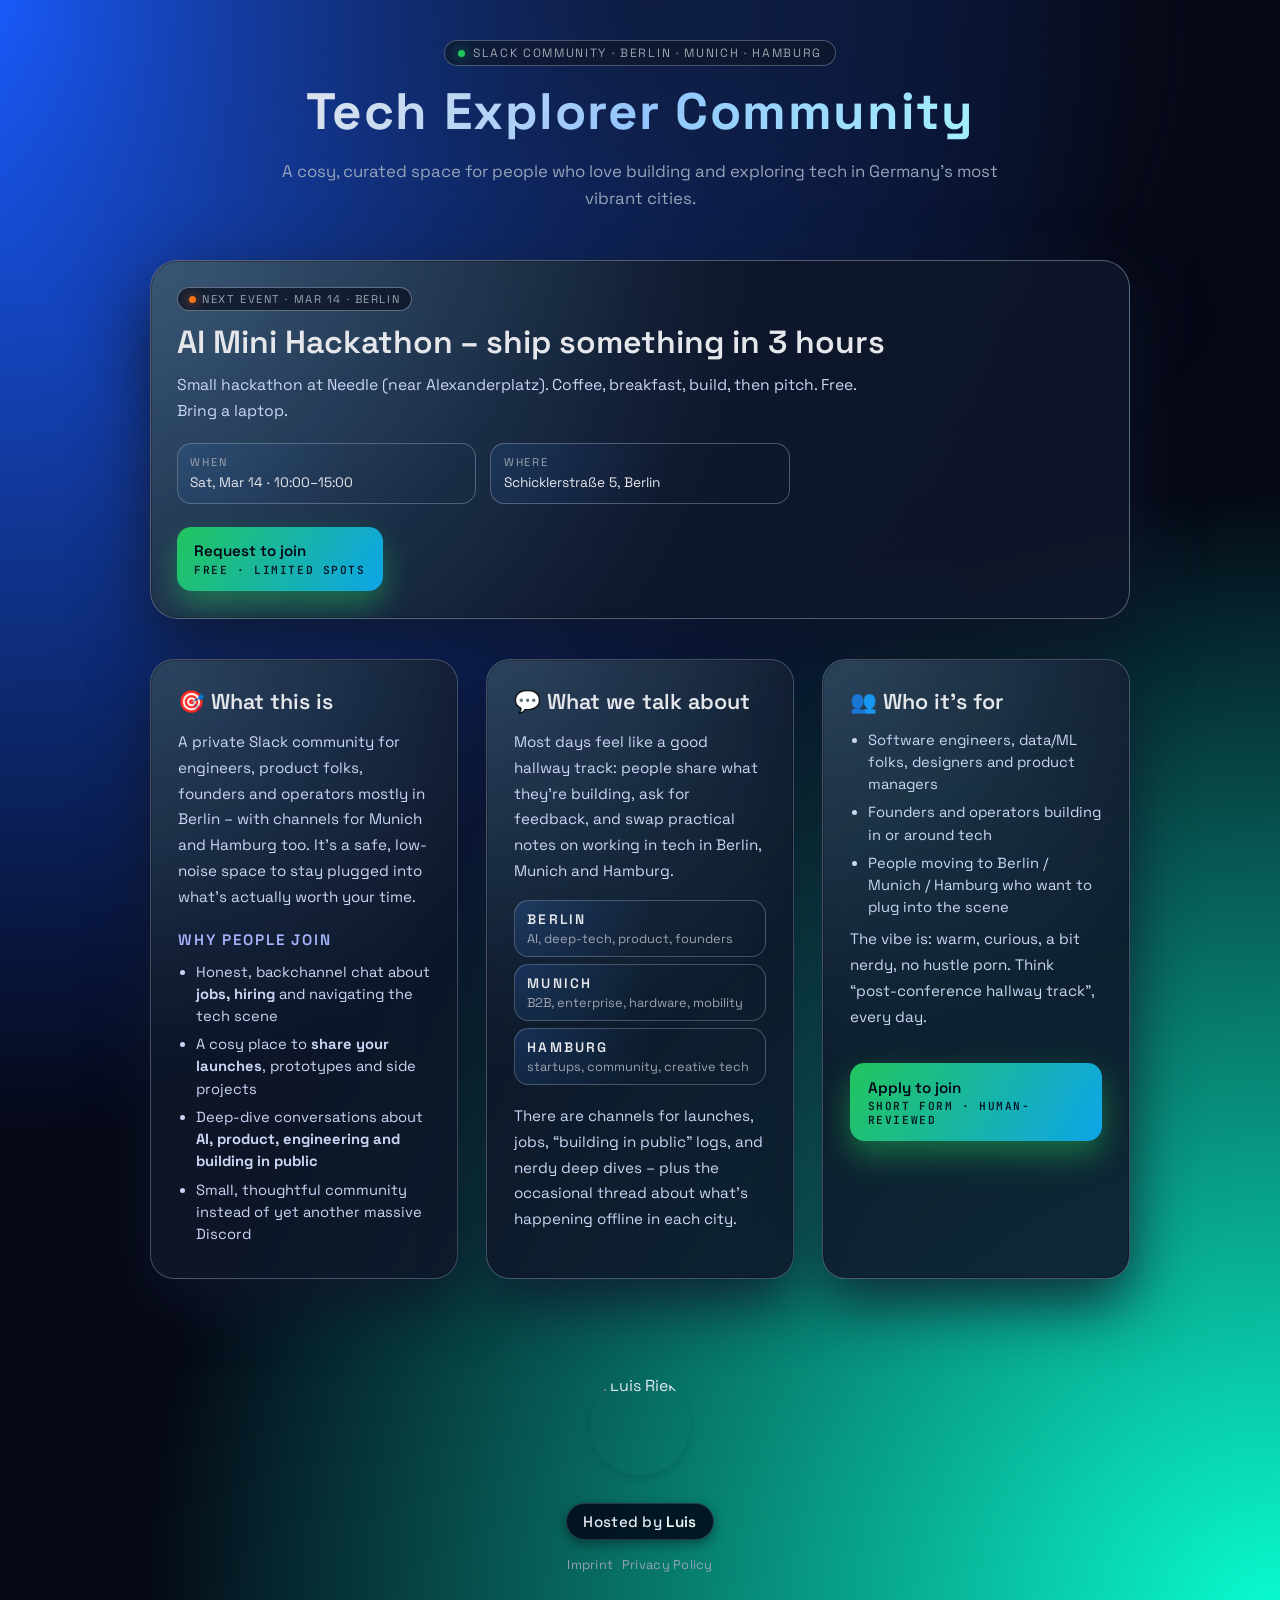
==== index.html @ aa8f3c89 "not only berlin" ====
<!DOCTYPE html>
<html lang="en">

<head>
  <meta charset="UTF-8" />
  <meta name="viewport" content="width=device-width, initial-scale=1.0" />
  <title>Berlin Tech Explorer Community</title>
  <meta name="description"
    content="A cosy Slack community for people who like building things. Founders, developers, designers and curious builders exploring new technology together in Berlin, Munich and Hamburg." />
  <link rel="icon" type="image/svg+xml" href="favicon.svg" />
  <link
    href="https://fonts.googleapis.com/css2?family=Space+Grotesk:wght@400;500;600;700&family=JetBrains+Mono:wght@400;600&display=swap"
    rel="stylesheet">
  <link rel="stylesheet" href="styles.css">
  <style>
    .profile-img {
      width: 100px;
      height: 100px;
      border-radius: 50%;
      object-fit: cover;
      margin: 2rem auto 1rem;
      display: block;
      box-shadow: 0 4px 8px rgba(0, 0, 0, 0.1);
    }
  </style>
</head>

<body>
  <header>
    <div class="badge">Slack community · Berlin · Munich · Hamburg</div>
    <h1>Tech Explorer Community</h1>
    <p>A cosy, curated space for people who love building and exploring tech in Germany’s most vibrant cities.</p>
  </header>

  <section class="event-hero">
    <div class="event-hero-content">
      <p class="event-tag">Next event · Mar 14 · Berlin</p>
      <h2>AI Mini Hackathon – ship something in 3 hours</h2>
      <p class="event-subtitle">Small hackathon at Needle (near Alexanderplatz). Coffee, breakfast, build, then pitch.
        Free. Bring a laptop.</p>
      <div class="event-meta">
        <div class="event-meta-item">
          <span class="label">When</span>
          <span class="value">Sat, Mar 14 · 10:00–15:00</span>
        </div>
        <div class="event-meta-item">
          <span class="label">Where</span>
          <span class="value">Schicklerstraße 5, Berlin</span>
        </div>
      </div>
      <div class="event-actions">
        <a href="https://luma.com/g4gbi1w0" target="_blank" rel="noopener noreferrer" class="cta event-cta">
          Request to join
          <span class="cta-meta">free · limited spots</span>
        </a>
      </div>
    </div>
  </section>

  <section class="card-grid">
    <article class="card">
      <h2>🎯 What this is</h2>
      <p>
        A private Slack community for engineers, product folks, founders and operators mostly in Berlin – with channels
        for Munich and Hamburg too. It’s a safe, low-noise space to stay plugged into what’s actually worth your time.
      </p>

      <h3>Why people join</h3>
      <ul>
        <li>Honest, backchannel chat about <strong>jobs, hiring</strong> and navigating the tech scene</li>
        <li>A cosy place to <strong>share your launches</strong>, prototypes and side projects</li>
        <li>Deep-dive conversations about <strong>AI, product, engineering and building in public</strong></li>
        <li>Small, thoughtful community instead of yet another massive Discord</li>
      </ul>
    </article>

    <article class="card">
      <h2>💬 What we talk about</h2>
      <p>
        Most days feel like a good hallway track: people share what they’re building, ask for feedback, and swap
        practical notes on working in tech in Berlin, Munich and Hamburg.
      </p>
      <div class="city-list">
        <div class="city-tag">
          <span class="city">Berlin</span>
          <span class="meta">AI, deep-tech, product, founders</span>
        </div>
        <div class="city-tag">
          <span class="city">Munich</span>
          <span class="meta">B2B, enterprise, hardware, mobility</span>
        </div>
        <div class="city-tag">
          <span class="city">Hamburg</span>
          <span class="meta">startups, community, creative tech</span>
        </div>
      </div>

      <p>
        There are channels for launches, jobs, “building in public” logs, and nerdy deep dives – plus the occasional
        thread about what’s happening offline in each city.
      </p>
    </article>

    <article class="card">
      <h2>👥 Who it’s for</h2>
      <ul>
        <li>Software engineers, data/ML folks, designers and product managers</li>
        <li>Founders and operators building in or around tech</li>
        <li>People moving to Berlin / Munich / Hamburg who want to plug into the scene</li>
      </ul>

      <p>
        The vibe is: warm, curious, a bit nerdy, no hustle porn. Think “post-conference hallway track”, every day.
      </p>

      <a class="cta" href="https://tally.so/r/jaMJxJ" target="_blank" rel="noopener noreferrer">
        Apply to join
        <span class="cta-meta">short form · human-reviewed</span>
      </a>
    </article>
  </section>

  <footer>
    <img class="profile-img" src="https://luisrieke.com/assets/images/me_round.png" alt="Luis Rieke">
    <p class="footer-credit">Hosted by <a href="https://luisrieke.com/" target="_blank"
        rel="noopener noreferrer">Luis</a></p>
    <p class="footer-legal">
      <a href="impressum.html">Imprint</a><span class="footer-legal-sep"> · </span><a href="datenschutz.html">Privacy
        Policy</a>
    </p>
  </footer>
</body>

</html>
---- styles.css ----
* {
  margin: 0;
  padding: 0;
  box-sizing: border-box;
}

body {
  font-family: 'Space Grotesk', system-ui, -apple-system, BlinkMacSystemFont, 'Segoe UI', sans-serif;
  background:
    radial-gradient(circle at top left, #1a5cff 0, transparent 55%),
    radial-gradient(circle at bottom right, #0affd1 0, transparent 55%),
    #050816;
  color: #e2e8f0;
  min-height: 100vh;
  padding: 2.5rem 1.5rem 3.5rem;
  display: flex;
  flex-direction: column;
  align-items: center;
}

body::before {
  content: '';
  position: fixed;
  inset: 0;
  background: radial-gradient(circle at top, rgba(15, 23, 42, 0.7), transparent 60%);
  pointer-events: none;
  z-index: -1;
}

header {
  text-align: center;
  margin-bottom: 3rem;
  max-width: 720px;
}

header h1 {
  font-size: clamp(2.6rem, 4vw, 3.2rem);
  font-weight: 700;
  letter-spacing: 0.03em;
  background: linear-gradient(120deg, #e5e7eb, #93c5fd, #a5f3fc);
  -webkit-background-clip: text;
  background-clip: text;
  color: transparent;
  margin-top: 0.8rem;
}

header p {
  font-size: 1.05rem;
  margin-top: 0.9rem;
  color: #94a3b8;
  line-height: 1.6;
}

.badge {
  display: inline-flex;
  align-items: center;
  gap: 0.5rem;
  padding: 0.25rem 0.8rem;
  border-radius: 999px;
  border: 1px solid rgba(148, 163, 184, 0.45);
  background: rgba(15, 23, 42, 0.7);
  font-size: 0.75rem;
  text-transform: uppercase;
  letter-spacing: 0.14em;
  color: #9ca3af;
  backdrop-filter: blur(18px);
}

.badge::before {
  content: '';
  width: 7px;
  height: 7px;
  border-radius: 999px;
  background: #22c55e;
  box-shadow: 0 0 12px rgba(34, 197, 94, 0.9);
}

.card-grid {
  width: 100%;
  max-width: 980px;
  margin: 0 auto;
  display: grid;
  grid-template-columns: repeat(3, minmax(0, 1fr));
  gap: 1.75rem;
}

@media (max-width: 960px) {
  .card-grid {
    grid-template-columns: repeat(2, minmax(0, 1fr));
  }
}

@media (max-width: 720px) {
  .card-grid {
    grid-template-columns: minmax(0, 1fr);
  }
}

.card {
  background: radial-gradient(circle at top left, rgba(56, 189, 248, 0.12), transparent 60%),
    rgba(15, 23, 42, 0.88);
  border-radius: 1.5rem;
  padding: 1.75rem 1.7rem 1.6rem;
  border: 1px solid rgba(148, 163, 184, 0.4);
  box-shadow:
    0 24px 60px rgba(15, 23, 42, 0.85),
    0 0 0 1px rgba(15, 23, 42, 0.9) inset;
  position: relative;
  overflow: hidden;
}

.card::after {
  content: '';
  position: absolute;
  inset: 0;
  background-image: radial-gradient(circle at 10% 0%, rgba(148, 163, 184, 0.12), transparent 55%),
    linear-gradient(135deg, rgba(148, 163, 184, 0.08) 0, transparent 35%);
  mix-blend-mode: screen;
  opacity: 0.9;
  pointer-events: none;
}

.card h2,
.card h3 {
  position: relative;
  z-index: 1;
}

.card h2 {
  font-size: 1.35rem;
  font-weight: 600;
  margin-bottom: 0.85rem;
  color: #e5e7eb;
}

.card h3 {
  font-size: 0.95rem;
  font-weight: 600;
  text-transform: uppercase;
  letter-spacing: 0.12em;
  color: #a5b4fc;
  margin: 1.25rem 0 0.75rem;
}

.card p,
.card ul {
  position: relative;
  z-index: 1;
}

.card p {
  font-size: 0.95rem;
  margin-bottom: 1rem;
  color: #cbd5f5;
  line-height: 1.7;
}

ul {
  padding-left: 1.1rem;
  margin-bottom: 0.5rem;
}

li {
  margin-bottom: 0.4rem;
  font-size: 0.92rem;
  color: #cbd5f5;
  line-height: 1.5;
}

.city-list {
  display: flex;
  flex-direction: column;
  gap: 0.45rem;
  margin: 0.75rem 0 1.1rem;
}

.city-tag {
  display: flex;
  flex-direction: column;
  align-items: flex-start;
  padding: 0.55rem 0.75rem;
  border-radius: 0.9rem;
  border: 1px solid rgba(148, 163, 184, 0.4);
  background: radial-gradient(circle at top left, rgba(59, 130, 246, 0.2), transparent 55%);
}

.city-tag .city {
  font-size: 0.86rem;
  font-weight: 600;
  text-transform: uppercase;
  letter-spacing: 0.16em;
  color: #e5e7eb;
}

.city-tag .meta {
  font-size: 0.8rem;
  color: #9ca3af;
  margin-top: 0.15rem;
}

.cta {
  position: relative;
  z-index: 1;
  display: inline-flex;
  flex-direction: column;
  align-items: flex-start;
  gap: 0.15rem;
  margin-top: 1.1rem;
  padding: 0.9rem 1.1rem;
  border-radius: 0.9rem;
  background: linear-gradient(120deg, #22c55e, #0ea5e9);
  color: #020617;
  text-decoration: none;
  font-size: 0.95rem;
  font-weight: 600;
  box-shadow: 0 14px 30px rgba(34, 197, 94, 0.45);
  transform: translateY(0);
  transition:
    transform 150ms ease-out,
    box-shadow 150ms ease-out,
    filter 150ms ease-out;
}

.cta:hover {
  transform: translateY(-1px);
  box-shadow: 0 20px 40px rgba(34, 197, 94, 0.6);
  filter: saturate(1.15);
}

.cta-meta {
  font-family: 'JetBrains Mono', ui-monospace, SFMono-Regular, Menlo, Monaco, Consolas, 'Liberation Mono', 'Courier New',
    monospace;
  font-size: 0.7rem;
  text-transform: uppercase;
  letter-spacing: 0.14em;
  opacity: 0.9;
}

footer {
  text-align: center;
  margin-top: 4rem;
}

.footer-credit {
  display: inline-block;
  font-size: 0.95rem;
  color: #e2e8f0;
  margin: 0.75rem auto 0;
  padding: 0.5rem 1rem;
  border-radius: 999px;
  background: rgba(2, 6, 23, 0.85);
  border: 1px solid rgba(148, 163, 184, 0.25);
  backdrop-filter: blur(10px);
  letter-spacing: 0.02em;
  font-weight: 500;
  box-shadow: 0 4px 12px rgba(0, 0, 0, 0.4);
}

.footer-credit a {
  color: #f0fdfa;
  text-decoration: none;
  font-weight: 600;
  transition: color 0.15s ease;
}

.footer-credit a:hover {
  color: #fff;
}

.footer-legal {
  margin-top: 1rem;
  font-size: 0.8rem;
  color: #64748b;
  letter-spacing: 0.02em;
}

.footer-legal a {
  color: #94a3b8;
  text-decoration: none;
  transition: color 0.15s ease;
}

.footer-legal a:hover {
  color: #cbd5e1;
}

.footer-legal-sep {
  color: #475569;
  pointer-events: none;
}

/* Event hero banner */
.event-hero {
  width: 100%;
  max-width: 980px;
  margin: 0 auto 2.5rem;
  background: radial-gradient(circle at top left, rgba(56, 189, 248, 0.18), transparent 60%),
    rgba(15, 23, 42, 0.94);
  border-radius: 1.75rem;
  border: 1px solid rgba(148, 163, 184, 0.5);
  box-shadow:
    0 28px 70px rgba(15, 23, 42, 0.9),
    0 0 0 1px rgba(15, 23, 42, 0.95) inset;
  padding: 1.6rem 1.6rem 1.7rem;
  position: relative;
  overflow: hidden;
}

.event-hero::after {
  content: '';
  position: absolute;
  inset: 0;
  background-image:
    radial-gradient(circle at 0% 0%, rgba(148, 163, 184, 0.18), transparent 55%),
    linear-gradient(135deg, rgba(148, 163, 184, 0.12) 0, transparent 40%);
  mix-blend-mode: screen;
  opacity: 0.9;
  pointer-events: none;
}

.event-hero-content {
  position: relative;
  z-index: 1;
}

.event-tag {
  display: inline-flex;
  align-items: center;
  gap: 0.4rem;
  padding: 0.25rem 0.7rem;
  border-radius: 999px;
  border: 1px solid rgba(148, 163, 184, 0.6);
  background: rgba(15, 23, 42, 0.85);
  font-size: 0.7rem;
  text-transform: uppercase;
  letter-spacing: 0.14em;
  color: #9ca3af;
  margin-bottom: 0.7rem;
}

.event-tag::before {
  content: '';
  width: 7px;
  height: 7px;
  border-radius: 999px;
  background: #f97316;
  box-shadow: 0 0 12px rgba(249, 115, 22, 0.9);
}

.event-hero h2 {
  font-size: clamp(1.65rem, 3vw, 2rem);
  font-weight: 600;
  color: #e5e7eb;
  margin-bottom: 0.6rem;
}

.event-subtitle {
  font-size: 0.98rem;
  color: #cbd5f5;
  line-height: 1.7;
  max-width: 44rem;
  margin-bottom: 1.1rem;
}

.event-meta {
  display: grid;
  grid-template-columns: repeat(3, minmax(0, 1fr));
  gap: 0.85rem;
  margin-bottom: 1rem;
}

.event-meta-item {
  padding: 0.7rem 0.8rem;
  border-radius: 0.9rem;
  border: 1px solid rgba(148, 163, 184, 0.45);
  background: radial-gradient(circle at top left, rgba(59, 130, 246, 0.13), transparent 60%);
}

.event-meta-item .label {
  display: block;
  font-size: 0.7rem;
  text-transform: uppercase;
  letter-spacing: 0.16em;
  color: #9ca3af;
  margin-bottom: 0.15rem;
}

.event-meta-item .value {
  font-size: 0.86rem;
  color: #e5e7eb;
}

.event-points {
  margin: 0.85rem 0 1.1rem;
  padding-left: 1.1rem;
}

.event-points li {
  font-size: 0.9rem;
}

.event-actions {
  display: flex;
  flex-wrap: wrap;
  gap: 0.75rem;
  align-items: center;
}

.event-cta {
  margin-top: 0.4rem;
}

@media (max-width: 720px) {
  .event-hero {
    padding: 1.25rem 1.1rem 1.35rem;
    margin-bottom: 2.2rem;
  }

  .event-meta {
    grid-template-columns: minmax(0, 1fr);
  }

  .event-subtitle {
    font-size: 0.94rem;
  }
}
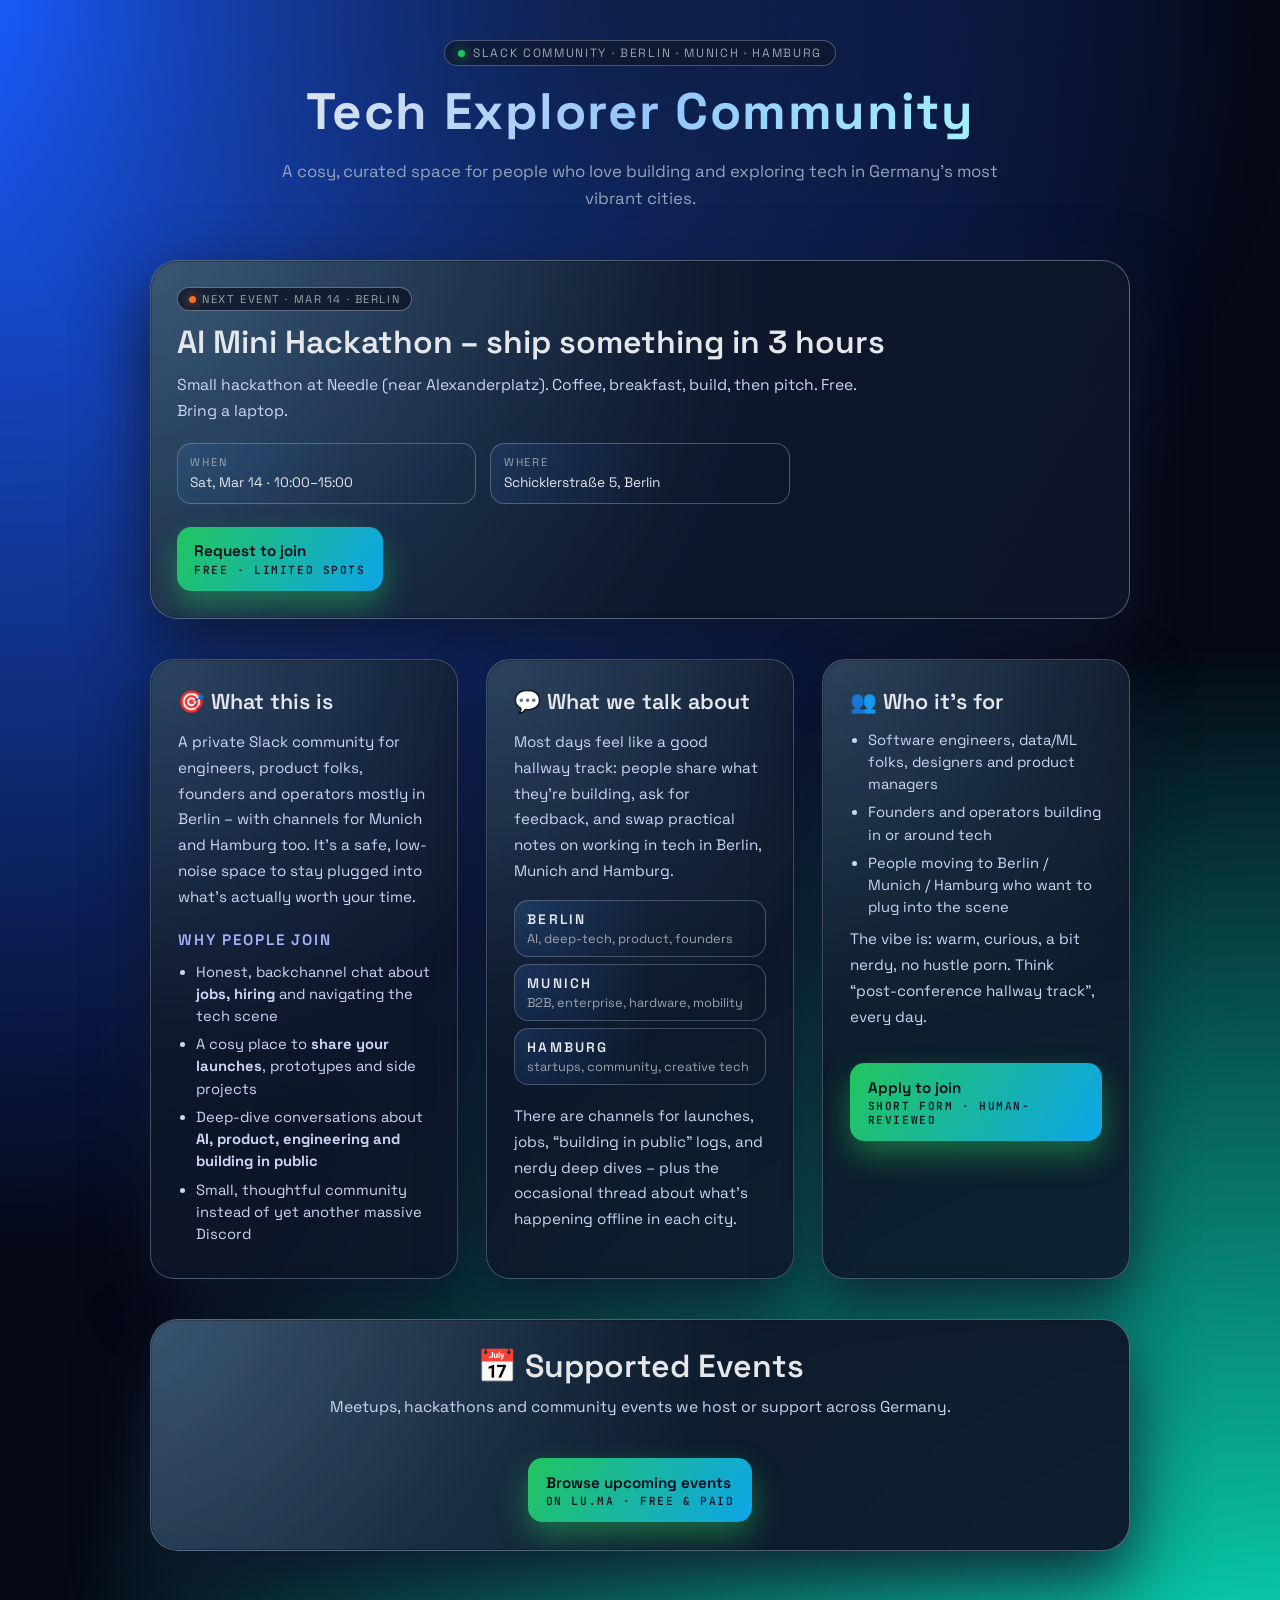
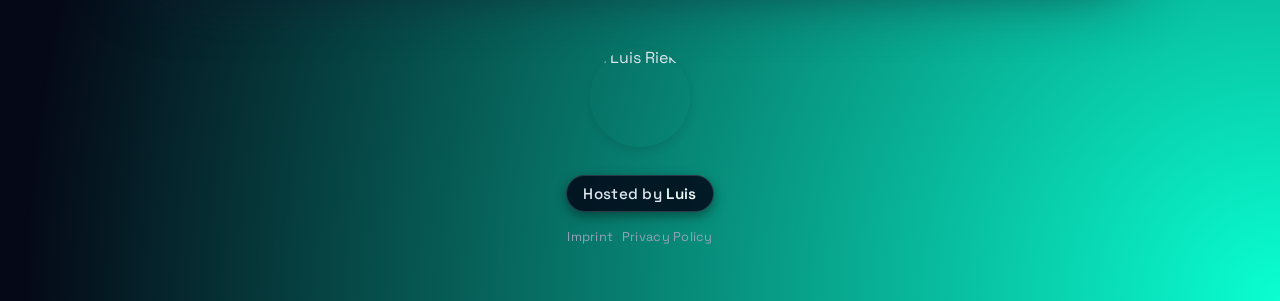
==== commit 946b954a: "added supported events" ====
--- a/index.html
+++ b/index.html
@@ -120,6 +120,17 @@
     </article>
   </section>
 
+  <section class="supported-events">
+    <div class="supported-events-content">
+      <h2>📅 Supported Events</h2>
+      <p class="supported-events-subtitle">Meetups, hackathons and community events we host or support across Germany.</p>
+      <a class="cta" href="https://luma.com/techexpl-berlin" target="_blank" rel="noopener noreferrer">
+        Browse upcoming events
+        <span class="cta-meta">on lu.ma · free & paid</span>
+      </a>
+    </div>
+  </section>
+
   <footer>
     <img class="profile-img" src="https://luisrieke.com/assets/images/me_round.png" alt="Luis Rieke">
     <p class="footer-credit">Hosted by <a href="https://luisrieke.com/" target="_blank"
--- a/styles.css
+++ b/styles.css
@@ -423,4 +423,59 @@
   .event-subtitle {
     font-size: 0.94rem;
   }
+}
+
+/* Supported events section */
+.supported-events {
+  width: 100%;
+  max-width: 980px;
+  margin: 2.5rem auto 0;
+  background: radial-gradient(circle at top left, rgba(56, 189, 248, 0.18), transparent 60%),
+    rgba(15, 23, 42, 0.94);
+  border-radius: 1.75rem;
+  border: 1px solid rgba(148, 163, 184, 0.5);
+  box-shadow:
+    0 28px 70px rgba(15, 23, 42, 0.9),
+    0 0 0 1px rgba(15, 23, 42, 0.95) inset;
+  padding: 1.6rem 1.6rem 1.7rem;
+  position: relative;
+  overflow: hidden;
+  text-align: center;
+}
+
+.supported-events::after {
+  content: '';
+  position: absolute;
+  inset: 0;
+  background-image:
+    radial-gradient(circle at 0% 0%, rgba(148, 163, 184, 0.18), transparent 55%),
+    linear-gradient(135deg, rgba(148, 163, 184, 0.12) 0, transparent 40%);
+  mix-blend-mode: screen;
+  opacity: 0.9;
+  pointer-events: none;
+}
+
+.supported-events-content {
+  position: relative;
+  z-index: 1;
+}
+
+.supported-events h2 {
+  font-size: clamp(1.65rem, 3vw, 2rem);
+  font-weight: 600;
+  color: #e5e7eb;
+  margin-bottom: 0.5rem;
+}
+
+.supported-events-subtitle {
+  font-size: 0.98rem;
+  color: #cbd5f5;
+  line-height: 1.7;
+  margin-bottom: 1.25rem;
+}
+
+@media (max-width: 720px) {
+  .supported-events {
+    padding: 1.25rem 1.1rem 1.35rem;
+  }
 }
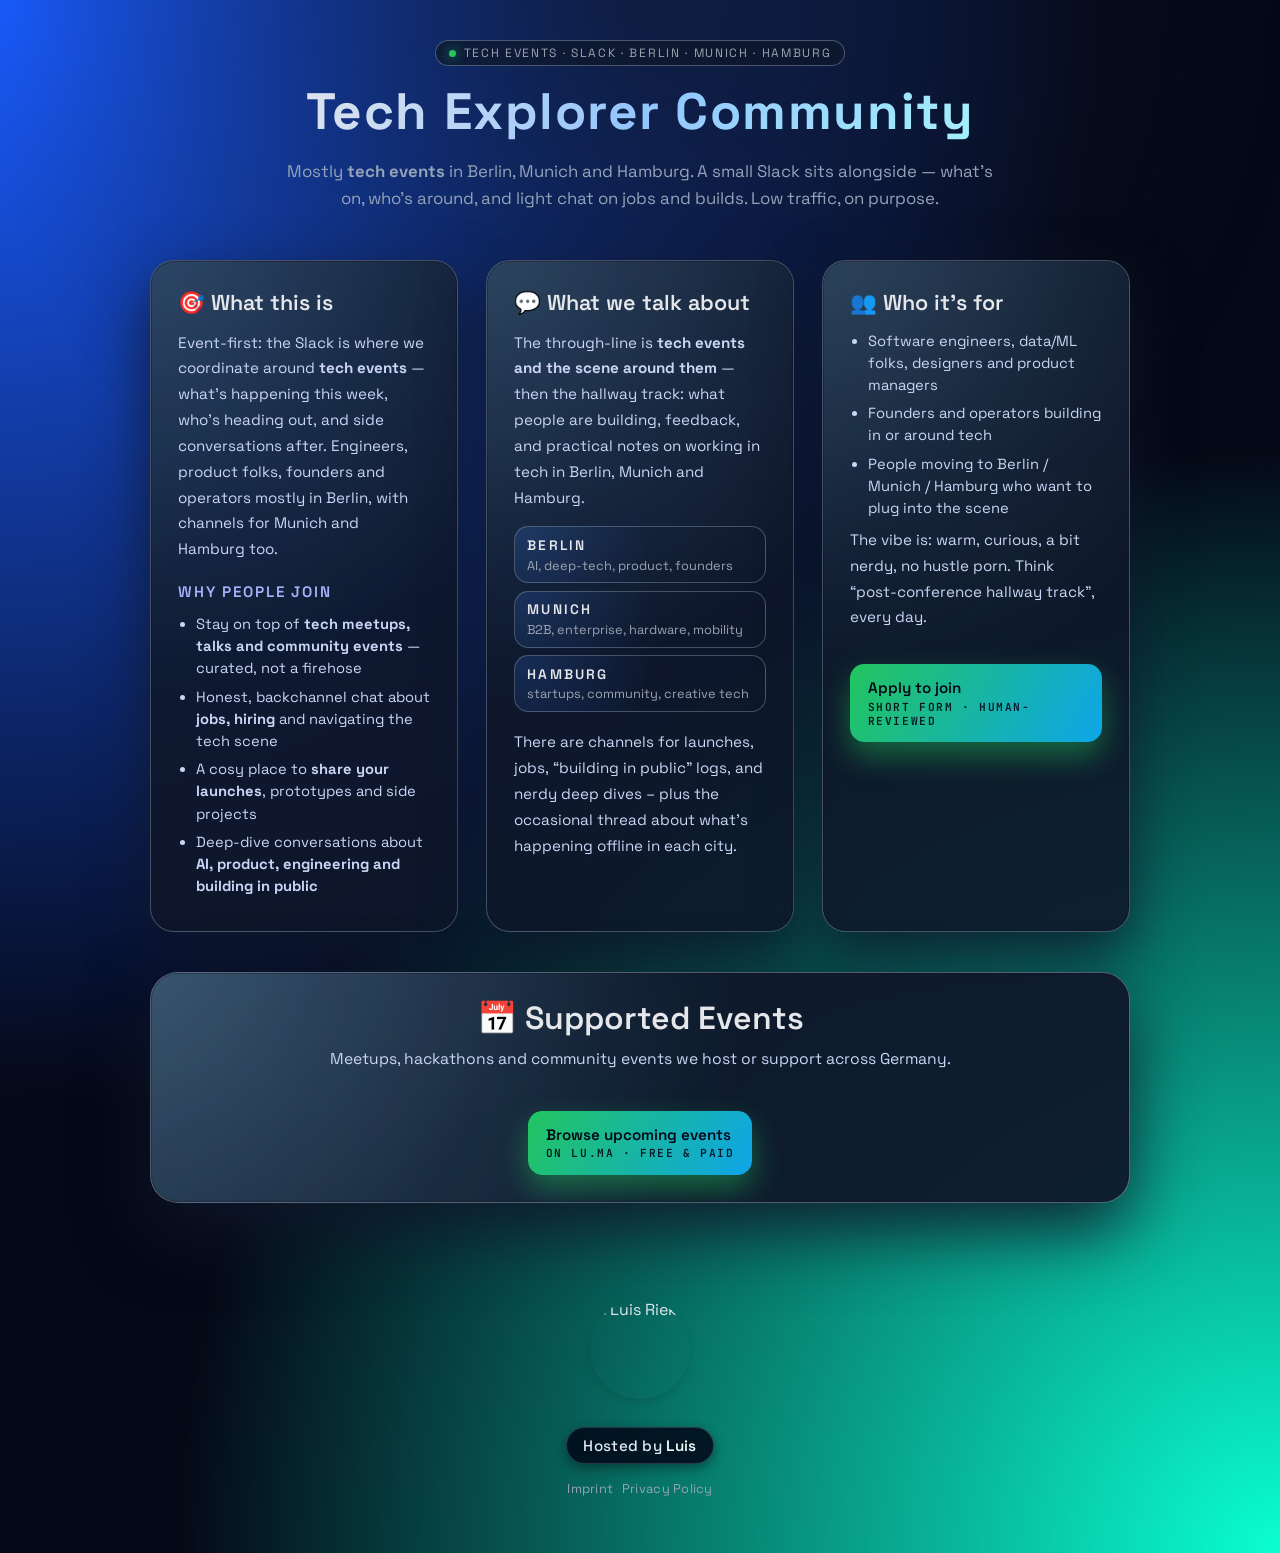
==== commit 0dffd28c: "removed hackathon + finetuning" ====
--- a/index.html
+++ b/index.html
@@ -6,7 +6,7 @@
   <meta name="viewport" content="width=device-width, initial-scale=1.0" />
   <title>Berlin Tech Explorer Community</title>
   <meta name="description"
-    content="A cosy Slack community for people who like building things. Founders, developers, designers and curious builders exploring new technology together in Berlin, Munich and Hamburg." />
+    content="Mostly about tech events in Berlin, Munich and Hamburg — plus a cosy Slack for founders, developers and builders who want the real calendar, not noise." />
   <link rel="icon" type="image/svg+xml" href="favicon.svg" />
   <link
     href="https://fonts.googleapis.com/css2?family=Space+Grotesk:wght@400;500;600;700&family=JetBrains+Mono:wght@400;600&display=swap"
@@ -27,58 +27,35 @@
 
 <body>
   <header>
-    <div class="badge">Slack community · Berlin · Munich · Hamburg</div>
+    <div class="badge">Tech events · Slack · Berlin · Munich · Hamburg</div>
     <h1>Tech Explorer Community</h1>
-    <p>A cosy, curated space for people who love building and exploring tech in Germany’s most vibrant cities.</p>
+    <p>Mostly <strong>tech events</strong> in Berlin, Munich and Hamburg. A small Slack sits alongside — what’s on, who’s
+      around, and light chat on jobs and builds. Low traffic, on purpose.</p>
   </header>
-
-  <section class="event-hero">
-    <div class="event-hero-content">
-      <p class="event-tag">Next event · Mar 14 · Berlin</p>
-      <h2>AI Mini Hackathon – ship something in 3 hours</h2>
-      <p class="event-subtitle">Small hackathon at Needle (near Alexanderplatz). Coffee, breakfast, build, then pitch.
-        Free. Bring a laptop.</p>
-      <div class="event-meta">
-        <div class="event-meta-item">
-          <span class="label">When</span>
-          <span class="value">Sat, Mar 14 · 10:00–15:00</span>
-        </div>
-        <div class="event-meta-item">
-          <span class="label">Where</span>
-          <span class="value">Schicklerstraße 5, Berlin</span>
-        </div>
-      </div>
-      <div class="event-actions">
-        <a href="https://luma.com/g4gbi1w0" target="_blank" rel="noopener noreferrer" class="cta event-cta">
-          Request to join
-          <span class="cta-meta">free · limited spots</span>
-        </a>
-      </div>
-    </div>
-  </section>
 
   <section class="card-grid">
     <article class="card">
       <h2>🎯 What this is</h2>
       <p>
-        A private Slack community for engineers, product folks, founders and operators mostly in Berlin – with channels
-        for Munich and Hamburg too. It’s a safe, low-noise space to stay plugged into what’s actually worth your time.
+        Event-first: the Slack is where we coordinate around <strong>tech events</strong> — what’s happening this week,
+        who’s heading out, and side conversations after. Engineers, product folks, founders and operators mostly in Berlin,
+        with channels for Munich and Hamburg too.
       </p>
 
       <h3>Why people join</h3>
       <ul>
+        <li>Stay on top of <strong>tech meetups, talks and community events</strong> — curated, not a firehose</li>
         <li>Honest, backchannel chat about <strong>jobs, hiring</strong> and navigating the tech scene</li>
         <li>A cosy place to <strong>share your launches</strong>, prototypes and side projects</li>
         <li>Deep-dive conversations about <strong>AI, product, engineering and building in public</strong></li>
-        <li>Small, thoughtful community instead of yet another massive Discord</li>
       </ul>
     </article>
 
     <article class="card">
       <h2>💬 What we talk about</h2>
       <p>
-        Most days feel like a good hallway track: people share what they’re building, ask for feedback, and swap
-        practical notes on working in tech in Berlin, Munich and Hamburg.
+        The through-line is <strong>tech events and the scene around them</strong> — then the hallway track: what people
+        are building, feedback, and practical notes on working in tech in Berlin, Munich and Hamburg.
       </p>
       <div class="city-list">
         <div class="city-tag">
--- a/styles.css
+++ b/styles.css
@@ -289,142 +289,6 @@
   pointer-events: none;
 }
 
-/* Event hero banner */
-.event-hero {
-  width: 100%;
-  max-width: 980px;
-  margin: 0 auto 2.5rem;
-  background: radial-gradient(circle at top left, rgba(56, 189, 248, 0.18), transparent 60%),
-    rgba(15, 23, 42, 0.94);
-  border-radius: 1.75rem;
-  border: 1px solid rgba(148, 163, 184, 0.5);
-  box-shadow:
-    0 28px 70px rgba(15, 23, 42, 0.9),
-    0 0 0 1px rgba(15, 23, 42, 0.95) inset;
-  padding: 1.6rem 1.6rem 1.7rem;
-  position: relative;
-  overflow: hidden;
-}
-
-.event-hero::after {
-  content: '';
-  position: absolute;
-  inset: 0;
-  background-image:
-    radial-gradient(circle at 0% 0%, rgba(148, 163, 184, 0.18), transparent 55%),
-    linear-gradient(135deg, rgba(148, 163, 184, 0.12) 0, transparent 40%);
-  mix-blend-mode: screen;
-  opacity: 0.9;
-  pointer-events: none;
-}
-
-.event-hero-content {
-  position: relative;
-  z-index: 1;
-}
-
-.event-tag {
-  display: inline-flex;
-  align-items: center;
-  gap: 0.4rem;
-  padding: 0.25rem 0.7rem;
-  border-radius: 999px;
-  border: 1px solid rgba(148, 163, 184, 0.6);
-  background: rgba(15, 23, 42, 0.85);
-  font-size: 0.7rem;
-  text-transform: uppercase;
-  letter-spacing: 0.14em;
-  color: #9ca3af;
-  margin-bottom: 0.7rem;
-}
-
-.event-tag::before {
-  content: '';
-  width: 7px;
-  height: 7px;
-  border-radius: 999px;
-  background: #f97316;
-  box-shadow: 0 0 12px rgba(249, 115, 22, 0.9);
-}
-
-.event-hero h2 {
-  font-size: clamp(1.65rem, 3vw, 2rem);
-  font-weight: 600;
-  color: #e5e7eb;
-  margin-bottom: 0.6rem;
-}
-
-.event-subtitle {
-  font-size: 0.98rem;
-  color: #cbd5f5;
-  line-height: 1.7;
-  max-width: 44rem;
-  margin-bottom: 1.1rem;
-}
-
-.event-meta {
-  display: grid;
-  grid-template-columns: repeat(3, minmax(0, 1fr));
-  gap: 0.85rem;
-  margin-bottom: 1rem;
-}
-
-.event-meta-item {
-  padding: 0.7rem 0.8rem;
-  border-radius: 0.9rem;
-  border: 1px solid rgba(148, 163, 184, 0.45);
-  background: radial-gradient(circle at top left, rgba(59, 130, 246, 0.13), transparent 60%);
-}
-
-.event-meta-item .label {
-  display: block;
-  font-size: 0.7rem;
-  text-transform: uppercase;
-  letter-spacing: 0.16em;
-  color: #9ca3af;
-  margin-bottom: 0.15rem;
-}
-
-.event-meta-item .value {
-  font-size: 0.86rem;
-  color: #e5e7eb;
-}
-
-.event-points {
-  margin: 0.85rem 0 1.1rem;
-  padding-left: 1.1rem;
-}
-
-.event-points li {
-  font-size: 0.9rem;
-}
-
-.event-actions {
-  display: flex;
-  flex-wrap: wrap;
-  gap: 0.75rem;
-  align-items: center;
-}
-
-.event-cta {
-  margin-top: 0.4rem;
-}
-
-@media (max-width: 720px) {
-  .event-hero {
-    padding: 1.25rem 1.1rem 1.35rem;
-    margin-bottom: 2.2rem;
-  }
-
-  .event-meta {
-    grid-template-columns: minmax(0, 1fr);
-  }
-
-  .event-subtitle {
-    font-size: 0.94rem;
-  }
-}
-
 /* Supported events section */
 .supported-events {
   width: 100%;
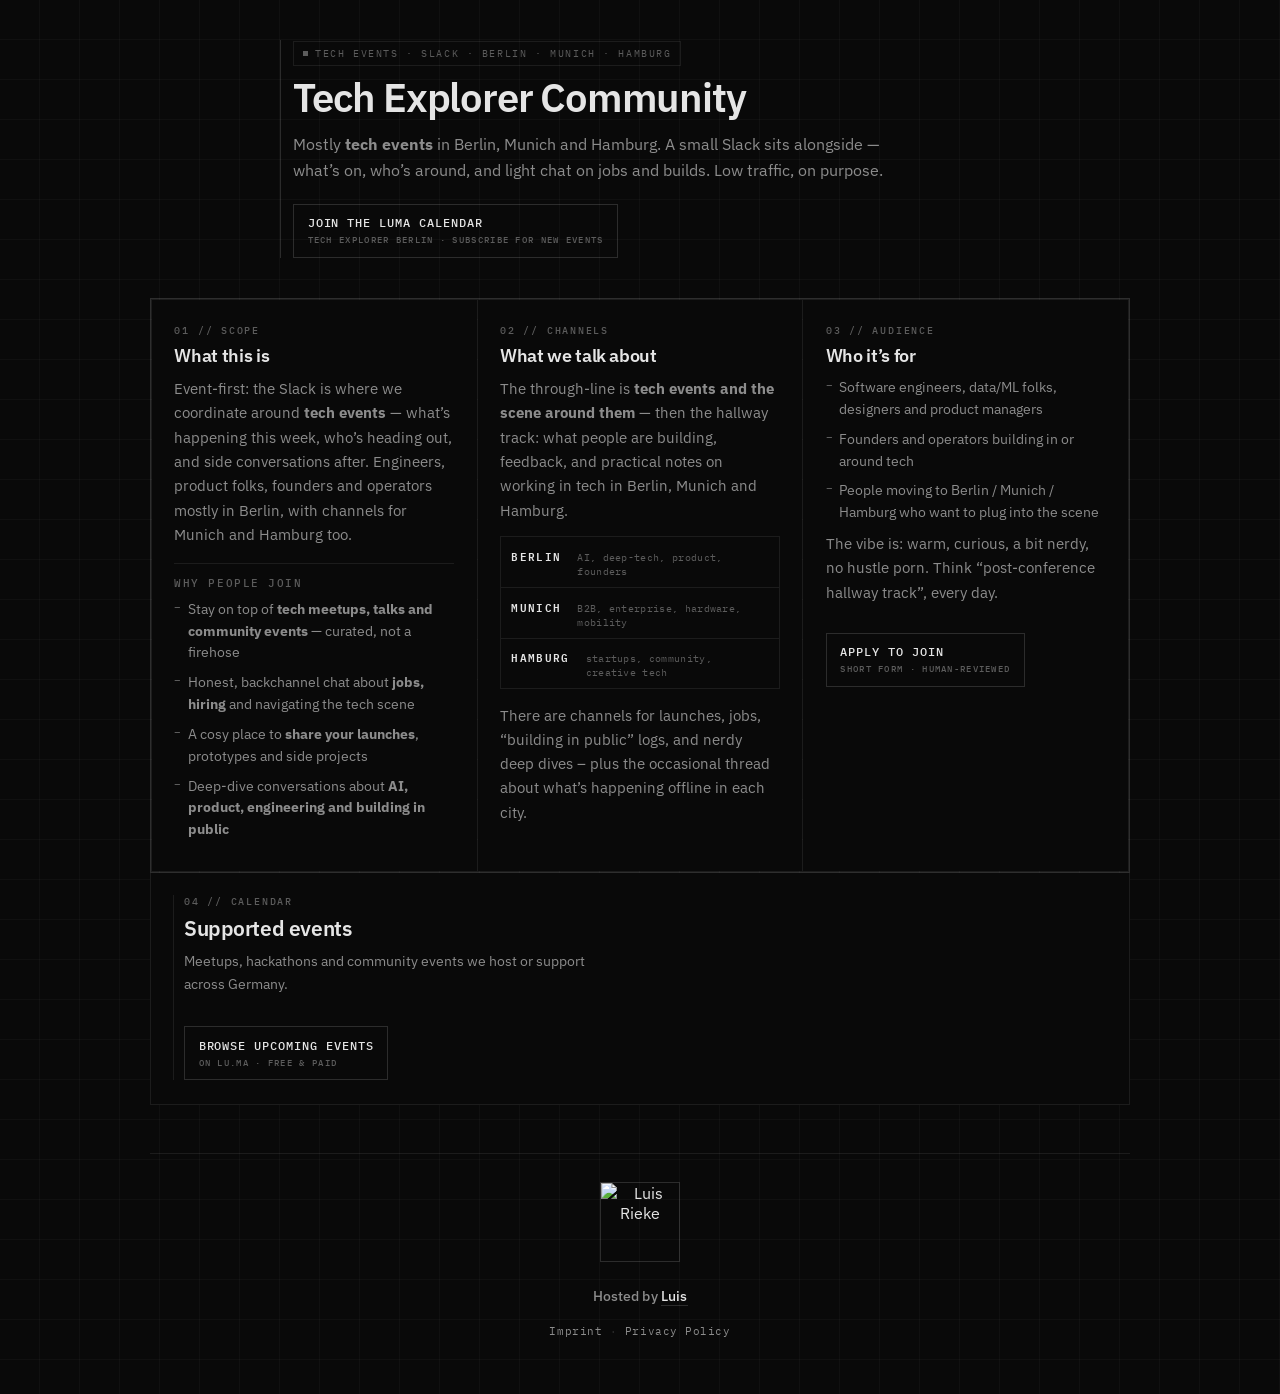
==== commit 39f9f9cf: "redesign + calendar added" ====
--- a/index.html
+++ b/index.html
@@ -9,20 +9,9 @@
     content="Mostly about tech events in Berlin, Munich and Hamburg — plus a cosy Slack for founders, developers and builders who want the real calendar, not noise." />
   <link rel="icon" type="image/svg+xml" href="favicon.svg" />
   <link
-    href="https://fonts.googleapis.com/css2?family=Space+Grotesk:wght@400;500;600;700&family=JetBrains+Mono:wght@400;600&display=swap"
+    href="https://fonts.googleapis.com/css2?family=IBM+Plex+Mono:wght@400;500;600&family=IBM+Plex+Sans:wght@400;500;600&display=swap"
     rel="stylesheet">
   <link rel="stylesheet" href="styles.css">
-  <style>
-    .profile-img {
-      width: 100px;
-      height: 100px;
-      border-radius: 50%;
-      object-fit: cover;
-      margin: 2rem auto 1rem;
-      display: block;
-      box-shadow: 0 4px 8px rgba(0, 0, 0, 0.1);
-    }
-  </style>
 </head>
 
 <body>
@@ -31,11 +20,16 @@
     <h1>Tech Explorer Community</h1>
     <p>Mostly <strong>tech events</strong> in Berlin, Munich and Hamburg. A small Slack sits alongside — what’s on, who’s
       around, and light chat on jobs and builds. Low traffic, on purpose.</p>
+    <a class="cta header-luma-cta" href="https://luma.com/techexpl-berlin" target="_blank" rel="noopener noreferrer">
+      Join the Luma calendar
+      <span class="cta-meta">Tech Explorer Berlin · subscribe for new events</span>
+    </a>
   </header>
 
   <section class="card-grid">
     <article class="card">
-      <h2>🎯 What this is</h2>
+      <span class="card-label">01 // Scope</span>
+      <h2>What this is</h2>
       <p>
         Event-first: the Slack is where we coordinate around <strong>tech events</strong> — what’s happening this week,
         who’s heading out, and side conversations after. Engineers, product folks, founders and operators mostly in Berlin,
@@ -52,7 +46,8 @@
     </article>
 
     <article class="card">
-      <h2>💬 What we talk about</h2>
+      <span class="card-label">02 // Channels</span>
+      <h2>What we talk about</h2>
       <p>
         The through-line is <strong>tech events and the scene around them</strong> — then the hallway track: what people
         are building, feedback, and practical notes on working in tech in Berlin, Munich and Hamburg.
@@ -79,7 +74,8 @@
     </article>
 
     <article class="card">
-      <h2>👥 Who it’s for</h2>
+      <span class="card-label">03 // Audience</span>
+      <h2>Who it’s for</h2>
       <ul>
         <li>Software engineers, data/ML folks, designers and product managers</li>
         <li>Founders and operators building in or around tech</li>
@@ -99,7 +95,8 @@
 
   <section class="supported-events">
     <div class="supported-events-content">
-      <h2>📅 Supported Events</h2>
+      <span class="card-label">04 // Calendar</span>
+      <h2>Supported events</h2>
       <p class="supported-events-subtitle">Meetups, hackathons and community events we host or support across Germany.</p>
       <a class="cta" href="https://luma.com/techexpl-berlin" target="_blank" rel="noopener noreferrer">
         Browse upcoming events
--- a/styles.css
+++ b/styles.css
@@ -1,3 +1,16 @@
+:root {
+  --bg: #090909;
+  --surface: #090909;
+  --grid-line: rgba(255, 255, 255, 0.028);
+  --text: #e5e5e5;
+  --text-muted: #8c8c8c;
+  --text-dim: #5c5c5c;
+  --border: rgba(255, 255, 255, 0.08);
+  --border-strong: rgba(255, 255, 255, 0.14);
+  --mono: 'IBM Plex Mono', 'JetBrains Mono', ui-monospace, monospace;
+  --sans: 'IBM Plex Sans', system-ui, sans-serif;
+}
+
 * {
   margin: 0;
   padding: 0;
@@ -5,12 +18,14 @@
 }
 
 body {
-  font-family: 'Space Grotesk', system-ui, -apple-system, BlinkMacSystemFont, 'Segoe UI', sans-serif;
-  background:
-    radial-gradient(circle at top left, #1a5cff 0, transparent 55%),
-    radial-gradient(circle at bottom right, #0affd1 0, transparent 55%),
-    #050816;
-  color: #e2e8f0;
+  font-family: var(--sans);
+  background-color: var(--bg);
+  background-image:
+    linear-gradient(var(--grid-line) 1px, transparent 1px),
+    linear-gradient(90deg, var(--grid-line) 1px, transparent 1px);
+  background-size: 40px 40px, 40px 40px;
+  background-position: -1px -1px;
+  color: var(--text);
   min-height: 100vh;
   padding: 2.5rem 1.5rem 3.5rem;
   display: flex;
@@ -18,61 +33,71 @@
   align-items: center;
 }
 
-body::before {
-  content: '';
-  position: fixed;
-  inset: 0;
-  background: radial-gradient(circle at top, rgba(15, 23, 42, 0.7), transparent 60%);
-  pointer-events: none;
-  z-index: -1;
-}
-
 header {
-  text-align: center;
-  margin-bottom: 3rem;
+  text-align: left;
+  margin-bottom: 2.5rem;
   max-width: 720px;
+  width: 100%;
+  padding-left: 0.75rem;
+  border-left: 1px solid var(--border-strong);
+  position: relative;
 }
 
 header h1 {
-  font-size: clamp(2.6rem, 4vw, 3.2rem);
-  font-weight: 700;
-  letter-spacing: 0.03em;
-  background: linear-gradient(120deg, #e5e7eb, #93c5fd, #a5f3fc);
-  -webkit-background-clip: text;
-  background-clip: text;
-  color: transparent;
-  margin-top: 0.8rem;
+  font-size: clamp(1.85rem, 4vw, 2.5rem);
+  font-weight: 600;
+  letter-spacing: -0.03em;
+  color: var(--text);
+  margin-top: 0.5rem;
+  line-height: 1.15;
 }
 
 header p {
-  font-size: 1.05rem;
-  margin-top: 0.9rem;
-  color: #94a3b8;
-  line-height: 1.6;
+  font-size: 0.98rem;
+  margin-top: 0.75rem;
+  color: var(--text-muted);
+  line-height: 1.65;
+  max-width: 62ch;
+}
+
+header .header-luma-cta {
+  margin-top: 1.25rem;
+  align-items: flex-start;
+  text-align: left;
 }
 
 .badge {
   display: inline-flex;
   align-items: center;
-  gap: 0.5rem;
-  padding: 0.25rem 0.8rem;
-  border-radius: 999px;
-  border: 1px solid rgba(148, 163, 184, 0.45);
-  background: rgba(15, 23, 42, 0.7);
-  font-size: 0.75rem;
-  text-transform: uppercase;
-  letter-spacing: 0.14em;
-  color: #9ca3af;
-  backdrop-filter: blur(18px);
+  gap: 0.45rem;
+  padding: 0.3rem 0.55rem;
+  border-radius: 0;
+  border: 1px solid var(--border);
+  background: transparent;
+  font-family: var(--mono);
+  font-size: 0.62rem;
+  text-transform: uppercase;
+  letter-spacing: 0.16em;
+  color: var(--text-dim);
 }
 
 .badge::before {
   content: '';
-  width: 7px;
-  height: 7px;
-  border-radius: 999px;
-  background: #22c55e;
-  box-shadow: 0 0 12px rgba(34, 197, 94, 0.9);
+  width: 5px;
+  height: 5px;
+  border-radius: 0;
+  background: var(--text-dim);
+}
+
+.card-label {
+  display: block;
+  font-family: var(--mono);
+  font-size: 0.62rem;
+  font-weight: 500;
+  letter-spacing: 0.18em;
+  text-transform: uppercase;
+  color: var(--text-dim);
+  margin-bottom: 0.45rem;
 }
 
 .card-grid {
@@ -81,7 +106,10 @@
   margin: 0 auto;
   display: grid;
   grid-template-columns: repeat(3, minmax(0, 1fr));
-  gap: 1.75rem;
+  gap: 1px;
+  background: var(--border);
+  border: 1px solid var(--border);
+  padding: 1px;
 }
 
 @media (max-width: 960px) {
@@ -97,27 +125,13 @@
 }
 
 .card {
-  background: radial-gradient(circle at top left, rgba(56, 189, 248, 0.12), transparent 60%),
-    rgba(15, 23, 42, 0.88);
-  border-radius: 1.5rem;
-  padding: 1.75rem 1.7rem 1.6rem;
-  border: 1px solid rgba(148, 163, 184, 0.4);
-  box-shadow:
-    0 24px 60px rgba(15, 23, 42, 0.85),
-    0 0 0 1px rgba(15, 23, 42, 0.9) inset;
-  position: relative;
-  overflow: hidden;
-}
-
-.card::after {
-  content: '';
-  position: absolute;
-  inset: 0;
-  background-image: radial-gradient(circle at 10% 0%, rgba(148, 163, 184, 0.12), transparent 55%),
-    linear-gradient(135deg, rgba(148, 163, 184, 0.08) 0, transparent 35%);
-  mix-blend-mode: screen;
-  opacity: 0.9;
-  pointer-events: none;
+  background: var(--surface);
+  border-radius: 0;
+  padding: 1.5rem 1.4rem 1.4rem;
+  border: none;
+  box-shadow: none;
+  position: relative;
+  overflow: visible;
 }
 
 .card h2,
@@ -127,19 +141,23 @@
 }
 
 .card h2 {
-  font-size: 1.35rem;
-  font-weight: 600;
-  margin-bottom: 0.85rem;
-  color: #e5e7eb;
+  font-size: 1.1rem;
+  font-weight: 600;
+  margin-bottom: 0.65rem;
+  color: var(--text);
+  letter-spacing: -0.02em;
 }
 
 .card h3 {
-  font-size: 0.95rem;
-  font-weight: 600;
-  text-transform: uppercase;
-  letter-spacing: 0.12em;
-  color: #a5b4fc;
-  margin: 1.25rem 0 0.75rem;
+  font-family: var(--mono);
+  font-size: 0.68rem;
+  font-weight: 500;
+  text-transform: uppercase;
+  letter-spacing: 0.14em;
+  color: var(--text-dim);
+  margin: 1rem 0 0.55rem;
+  padding-top: 0.75rem;
+  border-top: 1px solid var(--border);
 }
 
 .card p,
@@ -149,53 +167,74 @@
 }
 
 .card p {
-  font-size: 0.95rem;
-  margin-bottom: 1rem;
-  color: #cbd5f5;
-  line-height: 1.7;
+  font-size: 0.92rem;
+  margin-bottom: 0.85rem;
+  color: var(--text-muted);
+  line-height: 1.65;
 }
 
 ul {
-  padding-left: 1.1rem;
+  padding-left: 0;
   margin-bottom: 0.5rem;
+  list-style: none;
 }
 
 li {
-  margin-bottom: 0.4rem;
-  font-size: 0.92rem;
-  color: #cbd5f5;
-  line-height: 1.5;
+  margin-bottom: 0.5rem;
+  font-size: 0.88rem;
+  color: var(--text-muted);
+  line-height: 1.55;
+  padding-left: 0.85rem;
+  position: relative;
+}
+
+li::before {
+  content: '–';
+  position: absolute;
+  left: 0;
+  font-family: var(--mono);
+  font-size: 0.7rem;
+  color: var(--text-dim);
 }
 
 .city-list {
   display: flex;
   flex-direction: column;
-  gap: 0.45rem;
-  margin: 0.75rem 0 1.1rem;
+  gap: 0;
+  margin: 0.55rem 0 0.9rem;
+  border: 1px solid var(--border);
 }
 
 .city-tag {
-  display: flex;
-  flex-direction: column;
-  align-items: flex-start;
-  padding: 0.55rem 0.75rem;
-  border-radius: 0.9rem;
-  border: 1px solid rgba(148, 163, 184, 0.4);
-  background: radial-gradient(circle at top left, rgba(59, 130, 246, 0.2), transparent 55%);
+  display: grid;
+  grid-template-columns: auto 1fr;
+  align-items: baseline;
+  gap: 0.65rem 1rem;
+  padding: 0.55rem 0.65rem;
+  border-radius: 0;
+  border: none;
+  border-bottom: 1px solid var(--border);
+  background: transparent;
+}
+
+.city-tag:last-child {
+  border-bottom: none;
 }
 
 .city-tag .city {
-  font-size: 0.86rem;
-  font-weight: 600;
-  text-transform: uppercase;
-  letter-spacing: 0.16em;
-  color: #e5e7eb;
+  font-family: var(--mono);
+  font-size: 0.68rem;
+  font-weight: 600;
+  text-transform: uppercase;
+  letter-spacing: 0.12em;
+  color: var(--text);
 }
 
 .city-tag .meta {
-  font-size: 0.8rem;
-  color: #9ca3af;
-  margin-top: 0.15rem;
+  font-family: var(--mono);
+  font-size: 0.65rem;
+  color: var(--text-dim);
+  letter-spacing: 0.03em;
 }
 
 .cta {
@@ -204,88 +243,103 @@
   display: inline-flex;
   flex-direction: column;
   align-items: flex-start;
-  gap: 0.15rem;
-  margin-top: 1.1rem;
-  padding: 0.9rem 1.1rem;
-  border-radius: 0.9rem;
-  background: linear-gradient(120deg, #22c55e, #0ea5e9);
-  color: #020617;
+  gap: 0.2rem;
+  margin-top: 0.9rem;
+  padding: 0.65rem 0.85rem;
+  border-radius: 0;
+  background: transparent;
+  border: 1px solid var(--border-strong);
+  color: var(--text);
   text-decoration: none;
-  font-size: 0.95rem;
-  font-weight: 600;
-  box-shadow: 0 14px 30px rgba(34, 197, 94, 0.45);
-  transform: translateY(0);
+  font-family: var(--mono);
+  font-size: 0.75rem;
+  font-weight: 500;
+  letter-spacing: 0.08em;
+  text-transform: uppercase;
   transition:
-    transform 150ms ease-out,
-    box-shadow 150ms ease-out,
-    filter 150ms ease-out;
+    background 120ms ease,
+    border-color 120ms ease,
+    color 120ms ease;
 }
 
 .cta:hover {
-  transform: translateY(-1px);
-  box-shadow: 0 20px 40px rgba(34, 197, 94, 0.6);
-  filter: saturate(1.15);
+  background: rgba(255, 255, 255, 0.04);
+  border-color: rgba(255, 255, 255, 0.22);
+  color: var(--text);
 }
 
 .cta-meta {
-  font-family: 'JetBrains Mono', ui-monospace, SFMono-Regular, Menlo, Monaco, Consolas, 'Liberation Mono', 'Courier New',
-    monospace;
-  font-size: 0.7rem;
+  font-family: var(--mono);
+  font-size: 0.58rem;
   text-transform: uppercase;
   letter-spacing: 0.14em;
-  opacity: 0.9;
+  color: var(--text-dim);
 }
 
 footer {
   text-align: center;
-  margin-top: 4rem;
+  margin-top: 3rem;
+  padding-top: 1.75rem;
+  border-top: 1px solid var(--border);
+  width: 100%;
+  max-width: 980px;
+}
+
+.profile-img {
+  width: 80px;
+  height: 80px;
+  border-radius: 0;
+  object-fit: cover;
+  margin: 0 auto 0.85rem;
+  display: block;
+  border: 1px solid var(--border-strong);
 }
 
 .footer-credit {
   display: inline-block;
-  font-size: 0.95rem;
-  color: #e2e8f0;
-  margin: 0.75rem auto 0;
-  padding: 0.5rem 1rem;
-  border-radius: 999px;
-  background: rgba(2, 6, 23, 0.85);
-  border: 1px solid rgba(148, 163, 184, 0.25);
-  backdrop-filter: blur(10px);
-  letter-spacing: 0.02em;
+  font-size: 0.88rem;
+  color: var(--text-muted);
+  margin: 0.4rem auto 0;
+  padding: 0.35rem 0.65rem;
+  border-radius: 0;
+  background: transparent;
+  border: none;
+  letter-spacing: 0.01em;
   font-weight: 500;
-  box-shadow: 0 4px 12px rgba(0, 0, 0, 0.4);
 }
 
 .footer-credit a {
-  color: #f0fdfa;
+  color: var(--text);
   text-decoration: none;
-  font-weight: 600;
-  transition: color 0.15s ease;
+  border-bottom: 1px solid var(--border-strong);
+  transition: border-color 0.15s ease, color 0.15s ease;
 }
 
 .footer-credit a:hover {
-  color: #fff;
+  color: var(--text);
+  border-bottom-color: var(--text-muted);
 }
 
 .footer-legal {
-  margin-top: 1rem;
-  font-size: 0.8rem;
-  color: #64748b;
-  letter-spacing: 0.02em;
+  margin-top: 0.85rem;
+  font-family: var(--mono);
+  font-size: 0.68rem;
+  color: var(--text-dim);
+  letter-spacing: 0.05em;
 }
 
 .footer-legal a {
-  color: #94a3b8;
+  color: var(--text-muted);
   text-decoration: none;
   transition: color 0.15s ease;
 }
 
 .footer-legal a:hover {
-  color: #cbd5e1;
+  color: var(--text);
 }
 
 .footer-legal-sep {
-  color: #475569;
+  color: var(--border-strong);
   pointer-events: none;
 }
 
@@ -293,53 +347,117 @@
 .supported-events {
   width: 100%;
   max-width: 980px;
-  margin: 2.5rem auto 0;
-  background: radial-gradient(circle at top left, rgba(56, 189, 248, 0.18), transparent 60%),
-    rgba(15, 23, 42, 0.94);
-  border-radius: 1.75rem;
-  border: 1px solid rgba(148, 163, 184, 0.5);
-  box-shadow:
-    0 28px 70px rgba(15, 23, 42, 0.9),
-    0 0 0 1px rgba(15, 23, 42, 0.95) inset;
-  padding: 1.6rem 1.6rem 1.7rem;
-  position: relative;
-  overflow: hidden;
-  text-align: center;
-}
-
-.supported-events::after {
-  content: '';
-  position: absolute;
-  inset: 0;
-  background-image:
-    radial-gradient(circle at 0% 0%, rgba(148, 163, 184, 0.18), transparent 55%),
-    linear-gradient(135deg, rgba(148, 163, 184, 0.12) 0, transparent 40%);
-  mix-blend-mode: screen;
-  opacity: 0.9;
-  pointer-events: none;
+  margin: 0 auto 0;
+  background: var(--surface);
+  border-radius: 0;
+  border: 1px solid var(--border);
+  border-top: none;
+  padding: 1.35rem 1.35rem 1.45rem;
+  position: relative;
+  overflow: visible;
+  text-align: left;
 }
 
 .supported-events-content {
   position: relative;
   z-index: 1;
+  padding-left: 0.65rem;
+  border-left: 1px solid var(--border);
 }
 
 .supported-events h2 {
-  font-size: clamp(1.65rem, 3vw, 2rem);
-  font-weight: 600;
-  color: #e5e7eb;
-  margin-bottom: 0.5rem;
+  font-size: clamp(1.05rem, 2.5vw, 1.3rem);
+  font-weight: 600;
+  color: var(--text);
+  margin-bottom: 0.4rem;
+  letter-spacing: -0.02em;
 }
 
 .supported-events-subtitle {
-  font-size: 0.98rem;
-  color: #cbd5f5;
-  line-height: 1.7;
-  margin-bottom: 1.25rem;
+  font-size: 0.9rem;
+  color: var(--text-muted);
+  line-height: 1.65;
+  margin-bottom: 1rem;
+  max-width: 52ch;
 }
 
 @media (max-width: 720px) {
   .supported-events {
-    padding: 1.25rem 1.1rem 1.35rem;
+    padding: 1.1rem 1rem 1.2rem;
   }
-}+
+  header {
+    text-align: left;
+  }
+}
+
+/* Legal pages (impressum, datenschutz) */
+.legal-page {
+  max-width: 720px;
+  margin: 0 auto;
+  padding: 2rem 1rem 4rem;
+  text-align: left;
+  width: 100%;
+}
+
+.legal-page h1 {
+  font-size: 1.45rem;
+  margin-bottom: 1.35rem;
+  color: var(--text);
+  font-weight: 600;
+  letter-spacing: -0.03em;
+  border-left: 1px solid var(--border-strong);
+  padding-left: 0.75rem;
+}
+
+.legal-page h2 {
+  font-family: var(--sans);
+  font-size: 1rem;
+  font-weight: 600;
+  letter-spacing: -0.02em;
+  color: var(--text);
+  margin: 1.35rem 0 0.45rem;
+  padding-bottom: 0.3rem;
+  border-bottom: 1px solid var(--border);
+}
+
+.legal-page p,
+.legal-page ul {
+  font-size: 0.88rem;
+  color: var(--text-muted);
+  line-height: 1.7;
+  margin-bottom: 0.7rem;
+}
+
+.legal-page a {
+  color: var(--text-muted);
+  text-decoration: underline;
+  text-decoration-color: var(--border-strong);
+  text-underline-offset: 3px;
+}
+
+.legal-page a:hover {
+  color: var(--text);
+  text-decoration-color: var(--text-dim);
+}
+
+.back-link {
+  display: inline-flex;
+  align-items: center;
+  margin-bottom: 1.35rem;
+  font-family: var(--mono);
+  font-size: 0.7rem;
+  letter-spacing: 0.06em;
+  text-transform: uppercase;
+  color: var(--text-dim);
+  text-decoration: none;
+  border: 1px solid var(--border);
+  padding: 0.35rem 0.55rem;
+  transition: border-color 0.15s ease, color 0.15s ease;
+}
+
+.back-link:hover {
+  color: var(--text-muted);
+  border-color: var(--border-strong);
+  text-decoration: none;
+}
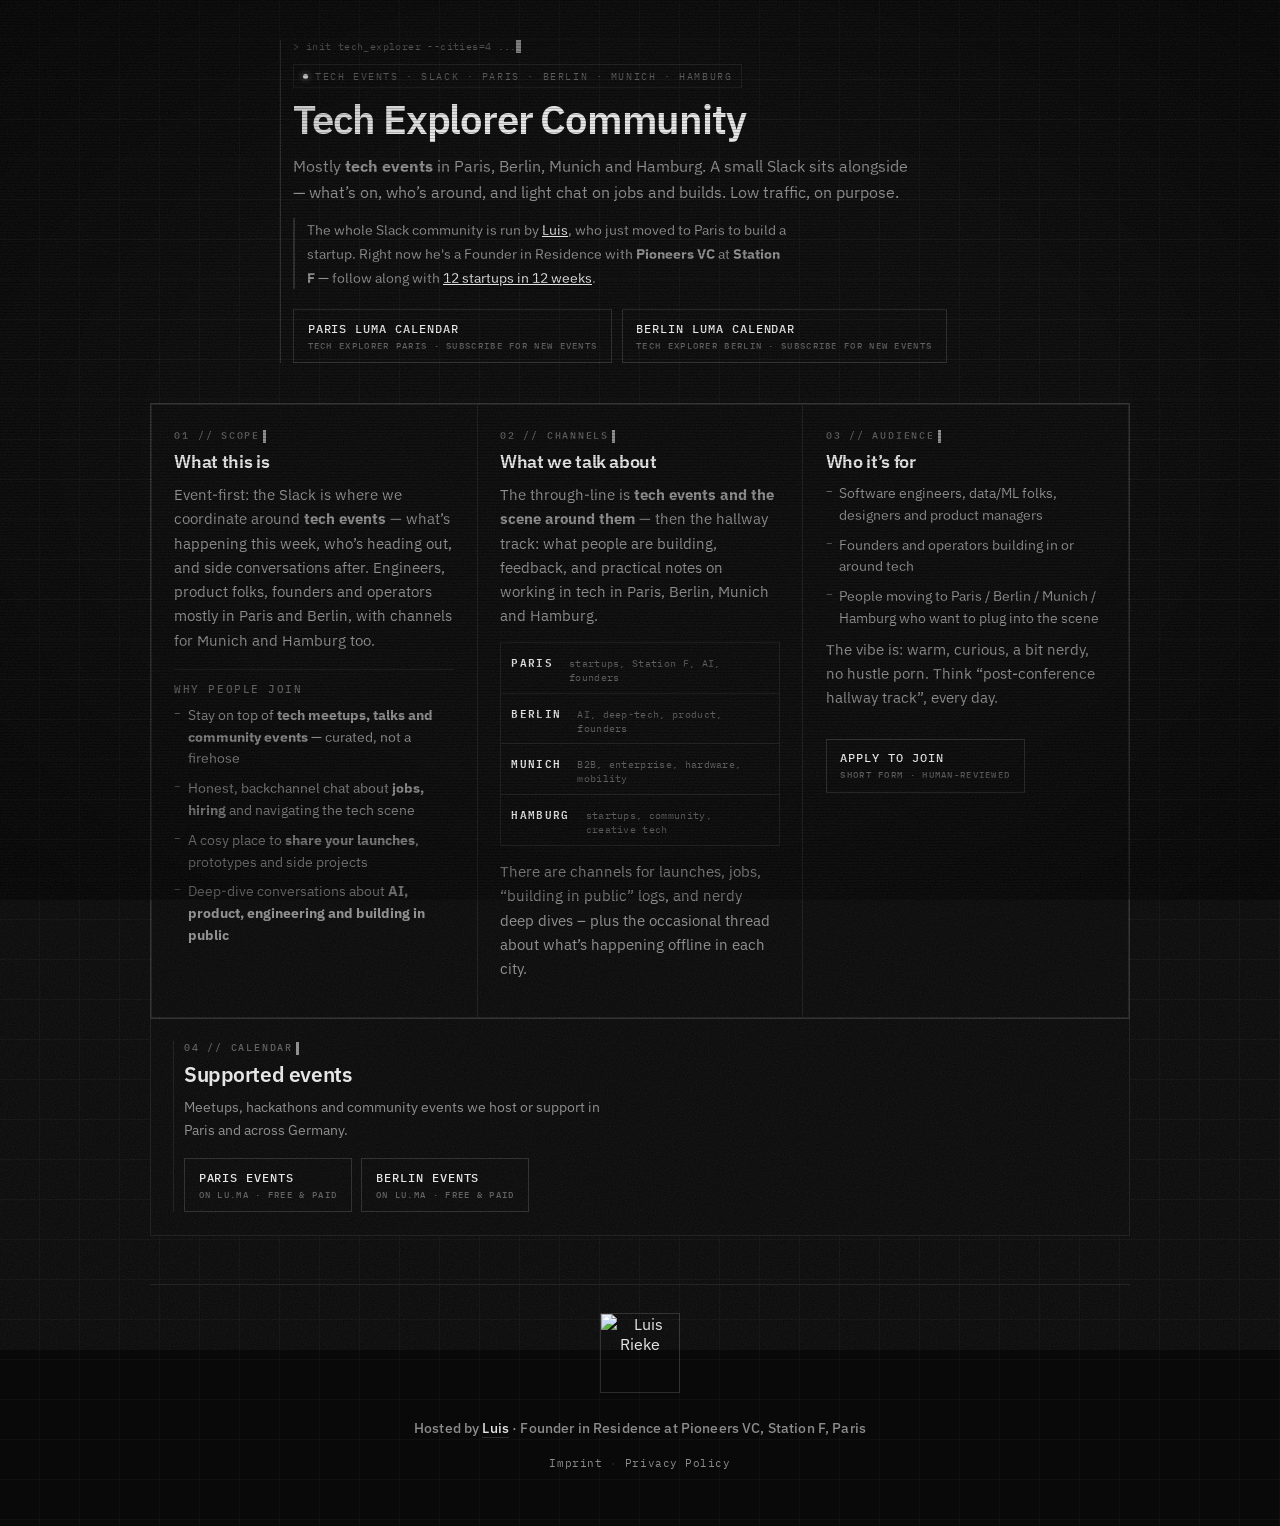
==== commit c5831d41: "new design" ====
--- a/index.html
+++ b/index.html
@@ -4,9 +4,9 @@
 <head>
   <meta charset="UTF-8" />
   <meta name="viewport" content="width=device-width, initial-scale=1.0" />
-  <title>Berlin Tech Explorer Community</title>
+  <title>Tech Explorer Community — Paris, Berlin, Munich &amp; Hamburg</title>
   <meta name="description"
-    content="Mostly about tech events in Berlin, Munich and Hamburg — plus a cosy Slack for founders, developers and builders who want the real calendar, not noise." />
+    content="Mostly about tech events in Paris, Berlin, Munich and Hamburg — plus a cosy Slack for founders, developers and builders who want the real calendar, not noise. Run by Luis, Founder in Residence at Pioneers VC, Station F." />
   <link rel="icon" type="image/svg+xml" href="favicon.svg" />
   <link
     href="https://fonts.googleapis.com/css2?family=IBM+Plex+Mono:wght@400;500;600&family=IBM+Plex+Sans:wght@400;500;600&display=swap"
@@ -16,14 +16,26 @@
 
 <body>
   <header>
-    <div class="badge">Tech events · Slack · Berlin · Munich · Hamburg</div>
-    <h1>Tech Explorer Community</h1>
-    <p>Mostly <strong>tech events</strong> in Berlin, Munich and Hamburg. A small Slack sits alongside — what’s on, who’s
+    <div class="boot-line" aria-hidden="true"><span>&gt; init tech_explorer --cities=4 ... ok</span></div>
+    <div class="badge">Tech events · Slack · Paris · Berlin · Munich · Hamburg</div>
+    <h1 class="glitch" data-text="Tech Explorer Community">Tech Explorer Community</h1>
+    <p>Mostly <strong>tech events</strong> in Paris, Berlin, Munich and Hamburg. A small Slack sits alongside — what’s on, who’s
       around, and light chat on jobs and builds. Low traffic, on purpose.</p>
-    <a class="cta header-luma-cta" href="https://luma.com/techexpl-berlin" target="_blank" rel="noopener noreferrer">
-      Join the Luma calendar
-      <span class="cta-meta">Tech Explorer Berlin · subscribe for new events</span>
-    </a>
+    <p class="founder-note">The whole Slack community is run by <a href="https://luisrieke.com/" target="_blank"
+        rel="noopener noreferrer">Luis</a>, who just moved to Paris to build a startup. Right now he's a Founder in
+      Residence with <strong>Pioneers VC</strong> at <strong>Station F</strong> — follow along with <a
+        href="https://luisrieke.com/12-startups-in-12-weeks" target="_blank" rel="noopener noreferrer">12 startups in 12
+        weeks</a>.</p>
+    <div class="luma-calendars">
+      <a class="cta" href="https://luma.com/techexpl-paris" target="_blank" rel="noopener noreferrer">
+        Paris Luma calendar
+        <span class="cta-meta">Tech Explorer Paris · subscribe for new events</span>
+      </a>
+      <a class="cta" href="https://luma.com/techexpl-berlin" target="_blank" rel="noopener noreferrer">
+        Berlin Luma calendar
+        <span class="cta-meta">Tech Explorer Berlin · subscribe for new events</span>
+      </a>
+    </div>
   </header>
 
   <section class="card-grid">
@@ -32,7 +44,7 @@
       <h2>What this is</h2>
       <p>
         Event-first: the Slack is where we coordinate around <strong>tech events</strong> — what’s happening this week,
-        who’s heading out, and side conversations after. Engineers, product folks, founders and operators mostly in Berlin,
+        who’s heading out, and side conversations after. Engineers, product folks, founders and operators mostly in Paris and Berlin,
         with channels for Munich and Hamburg too.
       </p>
 
@@ -50,9 +62,13 @@
       <h2>What we talk about</h2>
       <p>
         The through-line is <strong>tech events and the scene around them</strong> — then the hallway track: what people
-        are building, feedback, and practical notes on working in tech in Berlin, Munich and Hamburg.
+        are building, feedback, and practical notes on working in tech in Paris, Berlin, Munich and Hamburg.
       </p>
       <div class="city-list">
+        <div class="city-tag">
+          <span class="city">Paris</span>
+          <span class="meta">startups, Station F, AI, founders</span>
+        </div>
         <div class="city-tag">
           <span class="city">Berlin</span>
           <span class="meta">AI, deep-tech, product, founders</span>
@@ -79,7 +95,7 @@
       <ul>
         <li>Software engineers, data/ML folks, designers and product managers</li>
         <li>Founders and operators building in or around tech</li>
-        <li>People moving to Berlin / Munich / Hamburg who want to plug into the scene</li>
+        <li>People moving to Paris / Berlin / Munich / Hamburg who want to plug into the scene</li>
       </ul>
 
       <p>
@@ -97,23 +113,70 @@
     <div class="supported-events-content">
       <span class="card-label">04 // Calendar</span>
       <h2>Supported events</h2>
-      <p class="supported-events-subtitle">Meetups, hackathons and community events we host or support across Germany.</p>
-      <a class="cta" href="https://luma.com/techexpl-berlin" target="_blank" rel="noopener noreferrer">
-        Browse upcoming events
-        <span class="cta-meta">on lu.ma · free & paid</span>
-      </a>
+      <p class="supported-events-subtitle">Meetups, hackathons and community events we host or support in Paris and across Germany.</p>
+      <div class="luma-calendars">
+        <a class="cta" href="https://luma.com/techexpl-paris" target="_blank" rel="noopener noreferrer">
+          Paris events
+          <span class="cta-meta">on lu.ma · free &amp; paid</span>
+        </a>
+        <a class="cta" href="https://luma.com/techexpl-berlin" target="_blank" rel="noopener noreferrer">
+          Berlin events
+          <span class="cta-meta">on lu.ma · free &amp; paid</span>
+        </a>
+      </div>
     </div>
   </section>
 
   <footer>
     <img class="profile-img" src="https://luisrieke.com/assets/images/me_round.png" alt="Luis Rieke">
     <p class="footer-credit">Hosted by <a href="https://luisrieke.com/" target="_blank"
-        rel="noopener noreferrer">Luis</a></p>
+        rel="noopener noreferrer">Luis</a> · Founder in Residence at Pioneers VC, Station F, Paris</p>
     <p class="footer-legal">
       <a href="impressum.html">Imprint</a><span class="footer-legal-sep"> · </span><a href="datenschutz.html">Privacy
         Policy</a>
     </p>
   </footer>
+
+  <div class="popup" id="slack-popup" role="dialog" aria-modal="true" aria-labelledby="popup-title-ask" hidden>
+    <div class="popup-window" tabindex="-1">
+      <div class="popup-bar">
+        <span>tech_explorer://slack</span>
+        <button class="popup-close" type="button" data-popup="decline" aria-label="Close">×</button>
+      </div>
+
+      <div class="popup-step" data-step="ask">
+        <span class="card-label">05 // Incoming transmission</span>
+        <h2 id="popup-title-ask" class="glitch" data-text="Join the Tech Explorer Community on Slack">Join the Tech Explorer
+          Community on Slack</h2>
+        <p>Events across Paris, Berlin, Munich and Hamburg, a hallway track of builders, and zero noise. Takes a
+          minute to apply.</p>
+        <div class="popup-actions">
+          <a class="cta" href="https://tally.so/r/jaMJxJ" target="_blank" rel="noopener noreferrer"
+            data-popup="apply">
+            Apply now
+            <span class="cta-meta">short form · human-reviewed</span>
+          </a>
+          <button class="popup-secondary" type="button" data-popup="decline">No thanks</button>
+        </div>
+      </div>
+
+      <div class="popup-step" data-step="confirm" hidden>
+        <span class="card-label">06 // Are you sure?</span>
+        <h2 id="popup-title-confirm" class="glitch" data-text="Really not?">Really not?</h2>
+        <p>The hallway track is waiting. Founders, engineers and builders who actually show up to things.</p>
+        <div class="popup-actions">
+          <a class="cta" href="https://tally.so/r/jaMJxJ" target="_blank" rel="noopener noreferrer"
+            data-popup="apply">
+            Ok, I'll apply
+            <span class="cta-meta">still just a short form</span>
+          </a>
+          <button class="popup-secondary" type="button" data-popup="dismiss">No, really not</button>
+        </div>
+      </div>
+    </div>
+  </div>
+
+  <script src="script.js" defer></script>
 </body>
 
 </html>
--- a/styles.css
+++ b/styles.css
@@ -9,6 +9,76 @@
   --border-strong: rgba(255, 255, 255, 0.14);
   --mono: 'IBM Plex Mono', 'JetBrains Mono', ui-monospace, monospace;
   --sans: 'IBM Plex Sans', system-ui, sans-serif;
+  --noise: url("data:image/svg+xml,%3Csvg xmlns='http://www.w3.org/2000/svg' width='220' height='220'%3E%3Cfilter id='n'%3E%3CfeTurbulence type='fractalNoise' baseFrequency='0.85' numOctaves='3' stitchTiles='stitch'/%3E%3CfeColorMatrix values='0 0 0 0 1 0 0 0 0 1 0 0 0 0 1 0 0 0 1 0'/%3E%3C/filter%3E%3Crect width='100%25' height='100%25' filter='url(%23n)'/%3E%3C/svg%3E");
+}
+
+/* Atmosphere: grain, scanlines, vignette, scan sweep */
+html::before {
+  content: '';
+  position: fixed;
+  inset: 0;
+  z-index: 60;
+  pointer-events: none;
+  background: radial-gradient(ellipse at center, transparent 55%, rgba(0, 0, 0, 0.55) 100%);
+}
+
+html::after {
+  content: '';
+  position: fixed;
+  left: 0;
+  right: 0;
+  top: 0;
+  height: 22vh;
+  z-index: 61;
+  pointer-events: none;
+  background: linear-gradient(to bottom, transparent, rgba(255, 255, 255, 0.025) 50%, transparent);
+  transform: translateY(-30vh);
+  animation: scan-sweep 9s linear infinite;
+}
+
+body::before {
+  content: '';
+  position: fixed;
+  inset: -50%;
+  z-index: 62;
+  pointer-events: none;
+  background-image: var(--noise);
+  background-size: 220px 220px;
+  opacity: 0.07;
+  animation: grain 0.6s steps(6) infinite;
+}
+
+body::after {
+  content: '';
+  position: fixed;
+  inset: 0;
+  z-index: 63;
+  pointer-events: none;
+  background: repeating-linear-gradient(to bottom,
+      rgba(0, 0, 0, 0.22) 0,
+      rgba(0, 0, 0, 0.22) 1px,
+      transparent 1px,
+      transparent 3px);
+}
+
+@keyframes grain {
+  0% { transform: translate(0, 0); }
+  17% { transform: translate(-4%, 3%); }
+  33% { transform: translate(3%, -5%); }
+  50% { transform: translate(-6%, -2%); }
+  67% { transform: translate(5%, 4%); }
+  83% { transform: translate(-2%, 6%); }
+  100% { transform: translate(0, 0); }
+}
+
+@keyframes scan-sweep {
+  0% { transform: translateY(-30vh); }
+  100% { transform: translateY(110vh); }
+}
+
+@keyframes grid-drift {
+  from { background-position: -1px -1px, -1px -1px; }
+  to { background-position: -1px 39px, 39px -1px; }
 }
 
 * {
@@ -25,6 +95,7 @@
     linear-gradient(90deg, var(--grid-line) 1px, transparent 1px);
   background-size: 40px 40px, 40px 40px;
   background-position: -1px -1px;
+  animation: grid-drift 6s linear infinite;
   color: var(--text);
   min-height: 100vh;
   padding: 2.5rem 1.5rem 3.5rem;
@@ -60,8 +131,29 @@
   max-width: 62ch;
 }
 
-header .header-luma-cta {
+header .founder-note {
+  font-size: 0.9rem;
+  padding-left: 0.75rem;
+  border-left: 2px solid var(--border-strong);
+}
+
+header .founder-note a {
+  color: var(--text);
+  text-decoration: underline;
+}
+
+.luma-calendars {
+  display: flex;
+  flex-wrap: wrap;
+  gap: 0.6rem;
+}
+
+header .luma-calendars {
   margin-top: 1.25rem;
+}
+
+.luma-calendars .cta {
+  margin-top: 0;
   align-items: flex-start;
   text-align: left;
 }
@@ -85,8 +177,88 @@
   content: '';
   width: 5px;
   height: 5px;
-  border-radius: 0;
-  background: var(--text-dim);
+  border-radius: 50%;
+  background: var(--text);
+  box-shadow: 0 0 6px rgba(255, 255, 255, 0.6);
+  animation: live-blink 1.6s steps(1) infinite;
+}
+
+@keyframes live-blink {
+  0%, 60% { opacity: 1; }
+  61%, 100% { opacity: 0.2; }
+}
+
+.boot-line {
+  font-family: var(--mono);
+  font-size: 0.62rem;
+  letter-spacing: 0.04em;
+  color: var(--text-dim);
+  margin-bottom: 0.6rem;
+}
+
+.boot-line span {
+  display: inline-block;
+  overflow: hidden;
+  white-space: nowrap;
+  vertical-align: bottom;
+  width: 38ch;
+  border-right: 0.6em solid var(--text-muted);
+  animation:
+    boot-type 2.2s steps(38) 0.3s both,
+    cursor-blink 0.9s steps(1) infinite;
+}
+
+@keyframes boot-type {
+  from { width: 0; }
+  to { width: 38ch; }
+}
+
+@keyframes cursor-blink {
+  0%, 50% { border-right-color: var(--text-muted); }
+  51%, 100% { border-right-color: transparent; }
+}
+
+/* Headline glitch */
+.glitch {
+  position: relative;
+}
+
+.glitch::before,
+.glitch::after {
+  content: attr(data-text);
+  position: absolute;
+  inset: 0;
+  background: var(--bg);
+  pointer-events: none;
+  clip-path: inset(0 0 100% 0);
+}
+
+.glitch::before {
+  text-shadow: -2px 0 rgba(255, 60, 60, 0.35);
+  animation: glitch-a 4.2s steps(1) infinite;
+}
+
+.glitch::after {
+  text-shadow: 2px 0 rgba(60, 220, 255, 0.35);
+  animation: glitch-b 4.2s steps(1) infinite;
+}
+
+@keyframes glitch-a {
+  0%, 88% { clip-path: inset(0 0 100% 0); transform: none; }
+  89% { clip-path: inset(10% 0 62% 0); transform: translate(-6px, 0); }
+  91% { clip-path: inset(55% 0 20% 0); transform: translate(5px, 0); }
+  93% { clip-path: inset(30% 0 45% 0); transform: translate(-3px, 0); }
+  95% { clip-path: inset(75% 0 5% 0); transform: translate(4px, 0); }
+  97%, 100% { clip-path: inset(0 0 100% 0); transform: none; }
+}
+
+@keyframes glitch-b {
+  0%, 89% { clip-path: inset(0 0 100% 0); transform: none; }
+  90% { clip-path: inset(65% 0 10% 0); transform: translate(6px, 0); }
+  92% { clip-path: inset(5% 0 80% 0); transform: translate(-5px, 0); }
+  94% { clip-path: inset(40% 0 38% 0); transform: translate(3px, 0); }
+  96% { clip-path: inset(20% 0 60% 0); transform: translate(-4px, 0); }
+  98%, 100% { clip-path: inset(0 0 100% 0); transform: none; }
 }
 
 .card-label {
@@ -98,6 +270,32 @@
   text-transform: uppercase;
   color: var(--text-dim);
   margin-bottom: 0.45rem;
+}
+
+.card-label::after {
+  content: '▌';
+  margin-left: 0.3em;
+  color: var(--text-muted);
+  animation: label-blink 1.1s steps(1) infinite;
+}
+
+@keyframes label-blink {
+  0%, 50% { opacity: 1; }
+  51%, 100% { opacity: 0; }
+}
+
+.card:hover .card-label,
+.supported-events:hover .card-label {
+  animation: text-jitter 0.35s steps(2) 1;
+  color: var(--text-muted);
+}
+
+@keyframes text-jitter {
+  0% { transform: translate(0, 0); }
+  25% { transform: translate(-2px, 1px); }
+  50% { transform: translate(2px, -1px); }
+  75% { transform: translate(-1px, 0); }
+  100% { transform: translate(0, 0); }
 }
 
 .card-grid {
@@ -110,6 +308,7 @@
   background: var(--border);
   border: 1px solid var(--border);
   padding: 1px;
+  perspective: 1200px;
 }
 
 @media (max-width: 960px) {
@@ -132,6 +331,28 @@
   box-shadow: none;
   position: relative;
   overflow: visible;
+  transform: rotateX(var(--rx, 0deg)) rotateY(var(--ry, 0deg));
+  transition: transform 200ms ease-out;
+}
+
+.card.is-tilting {
+  z-index: 2;
+  transition: transform 60ms linear;
+  outline: 1px solid var(--border-strong);
+}
+
+.card::after {
+  content: '';
+  position: absolute;
+  inset: 0;
+  pointer-events: none;
+  opacity: 0;
+  transition: opacity 200ms ease;
+  background: radial-gradient(circle at var(--mx, 50%) var(--my, 50%), rgba(255, 255, 255, 0.07), transparent 45%);
+}
+
+.card.is-tilting::after {
+  opacity: 1;
 }
 
 .card h2,
@@ -263,9 +484,22 @@
 }
 
 .cta:hover {
-  background: rgba(255, 255, 255, 0.04);
-  border-color: rgba(255, 255, 255, 0.22);
-  color: var(--text);
+  background: var(--text);
+  border-color: var(--text);
+  color: var(--bg);
+  animation: cta-glitch 0.28s steps(1) 1;
+}
+
+.cta:hover .cta-meta {
+  color: #3a3a3a;
+}
+
+@keyframes cta-glitch {
+  0% { transform: translate(-2px, 0) skewX(-8deg); box-shadow: 3px 0 rgba(255, 60, 60, 0.4), -3px 0 rgba(60, 220, 255, 0.4); }
+  25% { transform: translate(2px, 0) skewX(6deg); }
+  50% { transform: translate(-1px, 0); box-shadow: -2px 0 rgba(255, 60, 60, 0.3), 2px 0 rgba(60, 220, 255, 0.3); }
+  75% { transform: translate(1px, 0) skewX(-3deg); }
+  100% { transform: none; box-shadow: none; }
 }
 
 .cta-meta {
@@ -391,6 +625,148 @@
   }
 }
 
+/* Slack popup */
+body.popup-open {
+  overflow: hidden;
+}
+
+.popup {
+  position: fixed;
+  inset: 0;
+  z-index: 50;
+  display: flex;
+  align-items: center;
+  justify-content: center;
+  padding: 1.25rem;
+  background: rgba(0, 0, 0, 0.72);
+  backdrop-filter: blur(4px) grayscale(1);
+  -webkit-backdrop-filter: blur(4px) grayscale(1);
+  animation: popup-fade 0.25s ease-out both;
+}
+
+.popup[hidden] {
+  display: none;
+}
+
+.popup-window {
+  position: relative;
+  width: 100%;
+  max-width: 460px;
+  background: var(--bg);
+  border: 1px solid rgba(255, 255, 255, 0.55);
+  box-shadow:
+    0 0 0 1px rgba(255, 255, 255, 0.06),
+    0 0 40px rgba(255, 255, 255, 0.06),
+    0 30px 80px rgba(0, 0, 0, 0.8);
+  outline: none;
+  animation: popup-glitch-in 0.45s steps(1) both;
+}
+
+.popup-window.is-swapping .popup-step:not([hidden]) {
+  animation: popup-swap 0.35s steps(1) both;
+}
+
+.popup-bar {
+  display: flex;
+  align-items: center;
+  justify-content: space-between;
+  padding: 0.4rem 0.4rem 0.4rem 0.8rem;
+  border-bottom: 1px solid var(--border-strong);
+  font-family: var(--mono);
+  font-size: 0.62rem;
+  letter-spacing: 0.14em;
+  text-transform: uppercase;
+  color: var(--text-dim);
+}
+
+.popup-close {
+  width: 1.8rem;
+  height: 1.8rem;
+  background: transparent;
+  border: 1px solid var(--border);
+  color: var(--text-muted);
+  font-family: var(--mono);
+  font-size: 1rem;
+  line-height: 1;
+  cursor: pointer;
+  transition: color 0.15s ease, border-color 0.15s ease, background 0.15s ease;
+}
+
+.popup-close:hover,
+.popup-close:focus-visible {
+  color: var(--bg);
+  background: var(--text);
+  border-color: var(--text);
+}
+
+.popup-step {
+  padding: 1.4rem 1.4rem 1.5rem;
+}
+
+.popup-step h2 {
+  font-size: 1.3rem;
+  font-weight: 600;
+  letter-spacing: -0.02em;
+  line-height: 1.25;
+  color: var(--text);
+  margin-bottom: 0.7rem;
+}
+
+.popup-step p {
+  font-size: 0.9rem;
+  color: var(--text-muted);
+  line-height: 1.65;
+}
+
+.popup-actions {
+  display: flex;
+  flex-wrap: wrap;
+  align-items: flex-end;
+  gap: 0.75rem 1rem;
+  margin-top: 0.4rem;
+}
+
+.popup-secondary {
+  background: transparent;
+  border: none;
+  padding: 0.4rem 0;
+  font-family: var(--mono);
+  font-size: 0.68rem;
+  letter-spacing: 0.08em;
+  text-transform: uppercase;
+  color: var(--text-dim);
+  border-bottom: 1px solid var(--border-strong);
+  cursor: pointer;
+  transition: color 0.15s ease, border-color 0.15s ease;
+}
+
+.popup-secondary:hover,
+.popup-secondary:focus-visible {
+  color: var(--text-muted);
+  border-bottom-color: var(--text-muted);
+}
+
+@keyframes popup-fade {
+  from { opacity: 0; }
+  to { opacity: 1; }
+}
+
+@keyframes popup-glitch-in {
+  0% { opacity: 0; clip-path: inset(48% 0 48% 0); transform: scaleX(1.08); }
+  15% { opacity: 1; clip-path: inset(20% 0 60% 0); transform: translate(-8px, 0); }
+  30% { clip-path: inset(60% 0 10% 0); transform: translate(6px, 0); }
+  45% { opacity: 0.4; clip-path: inset(0 0 0 0); transform: translate(-3px, 0) skewX(4deg); }
+  60% { opacity: 1; transform: translate(2px, 0); }
+  80%, 100% { opacity: 1; clip-path: inset(0 0 0 0); transform: none; }
+}
+
+@keyframes popup-swap {
+  0% { opacity: 0; transform: translate(-6px, 0); clip-path: inset(0 0 70% 0); }
+  25% { opacity: 1; transform: translate(5px, 0); clip-path: inset(40% 0 20% 0); }
+  50% { transform: translate(-2px, 0); clip-path: inset(0 0 0 0); }
+  75%, 100% { opacity: 1; transform: none; clip-path: inset(0 0 0 0); }
+}
+
 /* Legal pages (impressum, datenschutz) */
 .legal-page {
   max-width: 720px;
@@ -461,3 +837,22 @@
   border-color: var(--border-strong);
   text-decoration: none;
 }
+
+@media (prefers-reduced-motion: reduce) {
+  *,
+  *::before,
+  *::after {
+    animation: none !important;
+    transition: none !important;
+  }
+
+  html::after,
+  .glitch::before,
+  .glitch::after {
+    display: none;
+  }
+
+  .card {
+    transform: none;
+  }
+}
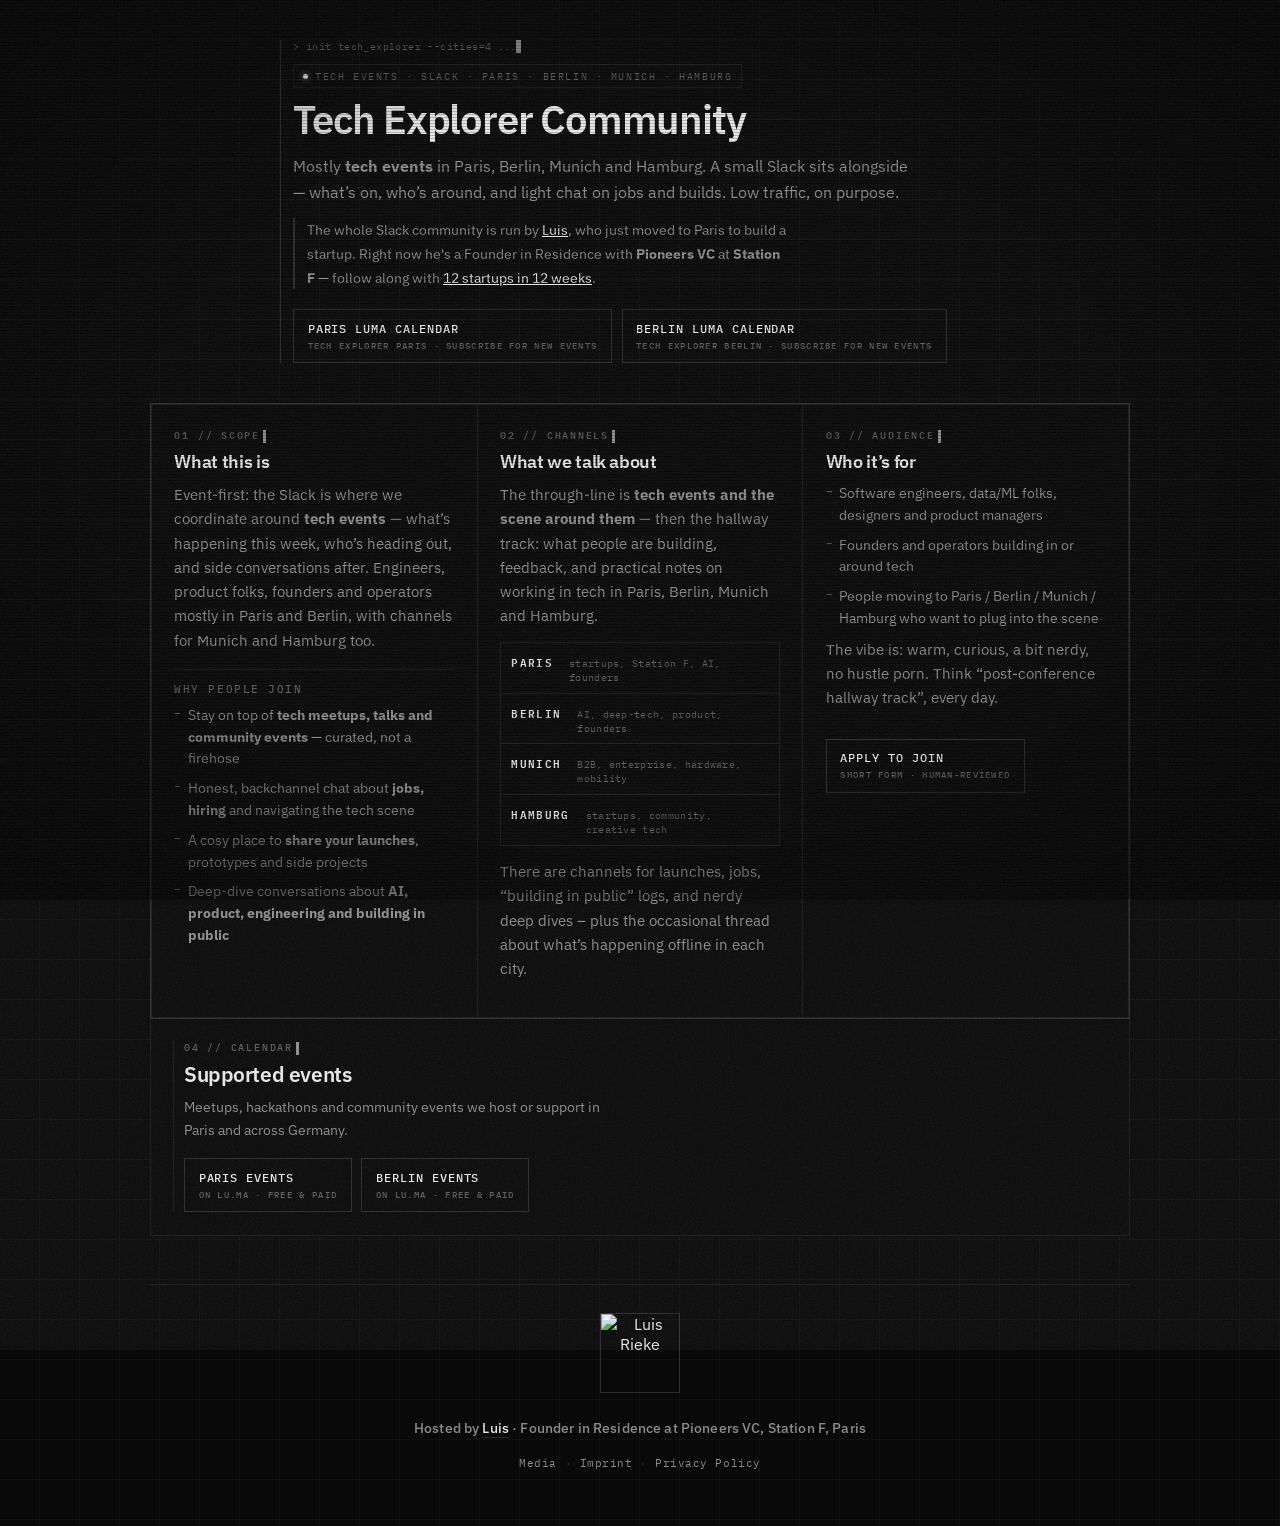
==== commit 04c23d1b: "media" ====
--- a/index.html
+++ b/index.html
@@ -11,7 +11,7 @@
   <link
     href="https://fonts.googleapis.com/css2?family=IBM+Plex+Mono:wght@400;500;600&family=IBM+Plex+Sans:wght@400;500;600&display=swap"
     rel="stylesheet">
-  <link rel="stylesheet" href="styles.css">
+  <link rel="stylesheet" href="styles.css?v=b33bebff">
 </head>
 
 <body>
@@ -132,7 +132,7 @@
     <p class="footer-credit">Hosted by <a href="https://luisrieke.com/" target="_blank"
         rel="noopener noreferrer">Luis</a> · Founder in Residence at Pioneers VC, Station F, Paris</p>
     <p class="footer-legal">
-      <a href="impressum.html">Imprint</a><span class="footer-legal-sep"> · </span><a href="datenschutz.html">Privacy
+      <a href="media.html">Media</a><span class="footer-legal-sep"> · </span><a href="impressum.html">Imprint</a><span class="footer-legal-sep"> · </span><a href="datenschutz.html">Privacy
         Policy</a>
     </p>
   </footer>
@@ -176,7 +176,7 @@
     </div>
   </div>
 
-  <script src="script.js" defer></script>
+  <script src="script.js?v=5b03fc5e" defer></script>
 </body>
 
 </html>
--- a/styles.css
+++ b/styles.css
@@ -59,6 +59,18 @@
       rgba(0, 0, 0, 0.22) 1px,
       transparent 1px,
       transparent 3px);
+}
+
+.tv-static {
+  position: fixed;
+  inset: 0;
+  width: 100%;
+  height: 100%;
+  z-index: 64;
+  pointer-events: none;
+  opacity: 0;
+  mix-blend-mode: screen;
+  image-rendering: pixelated;
 }
 
 @keyframes grain {
@@ -838,6 +850,55 @@
   text-decoration: none;
 }
 
+/* Media page: cover download */
+.media-page {
+  width: 100%;
+  max-width: 1040px;
+  text-align: left;
+}
+
+.media-boot {
+  font-family: var(--mono);
+  font-size: 0.62rem;
+  letter-spacing: 0.04em;
+  color: var(--text-dim);
+  margin-bottom: 0.6rem;
+}
+
+.media-page h1 {
+  font-size: clamp(1.85rem, 4vw, 2.5rem);
+  font-weight: 600;
+  letter-spacing: -0.03em;
+  color: var(--text);
+  margin-top: 0.55rem;
+  line-height: 1.15;
+}
+
+.media-lead {
+  margin-top: 0.75rem;
+  max-width: 62ch;
+  color: var(--text-muted);
+  font-size: 0.98rem;
+  line-height: 1.65;
+}
+
+.cover-frame {
+  margin: 1.6rem 0 1.15rem;
+  border: 1px solid var(--border-strong);
+  background: #090909;
+  line-height: 0;
+}
+
+.cover-frame img {
+  display: block;
+  width: 100%;
+  height: auto;
+}
+
+.media-page .luma-calendars {
+  margin-top: 0.15rem;
+}
+
 @media (prefers-reduced-motion: reduce) {
   *,
   *::before,
@@ -847,6 +908,7 @@
   }
 
   html::after,
+  .tv-static,
   .glitch::before,
   .glitch::after {
     display: none;
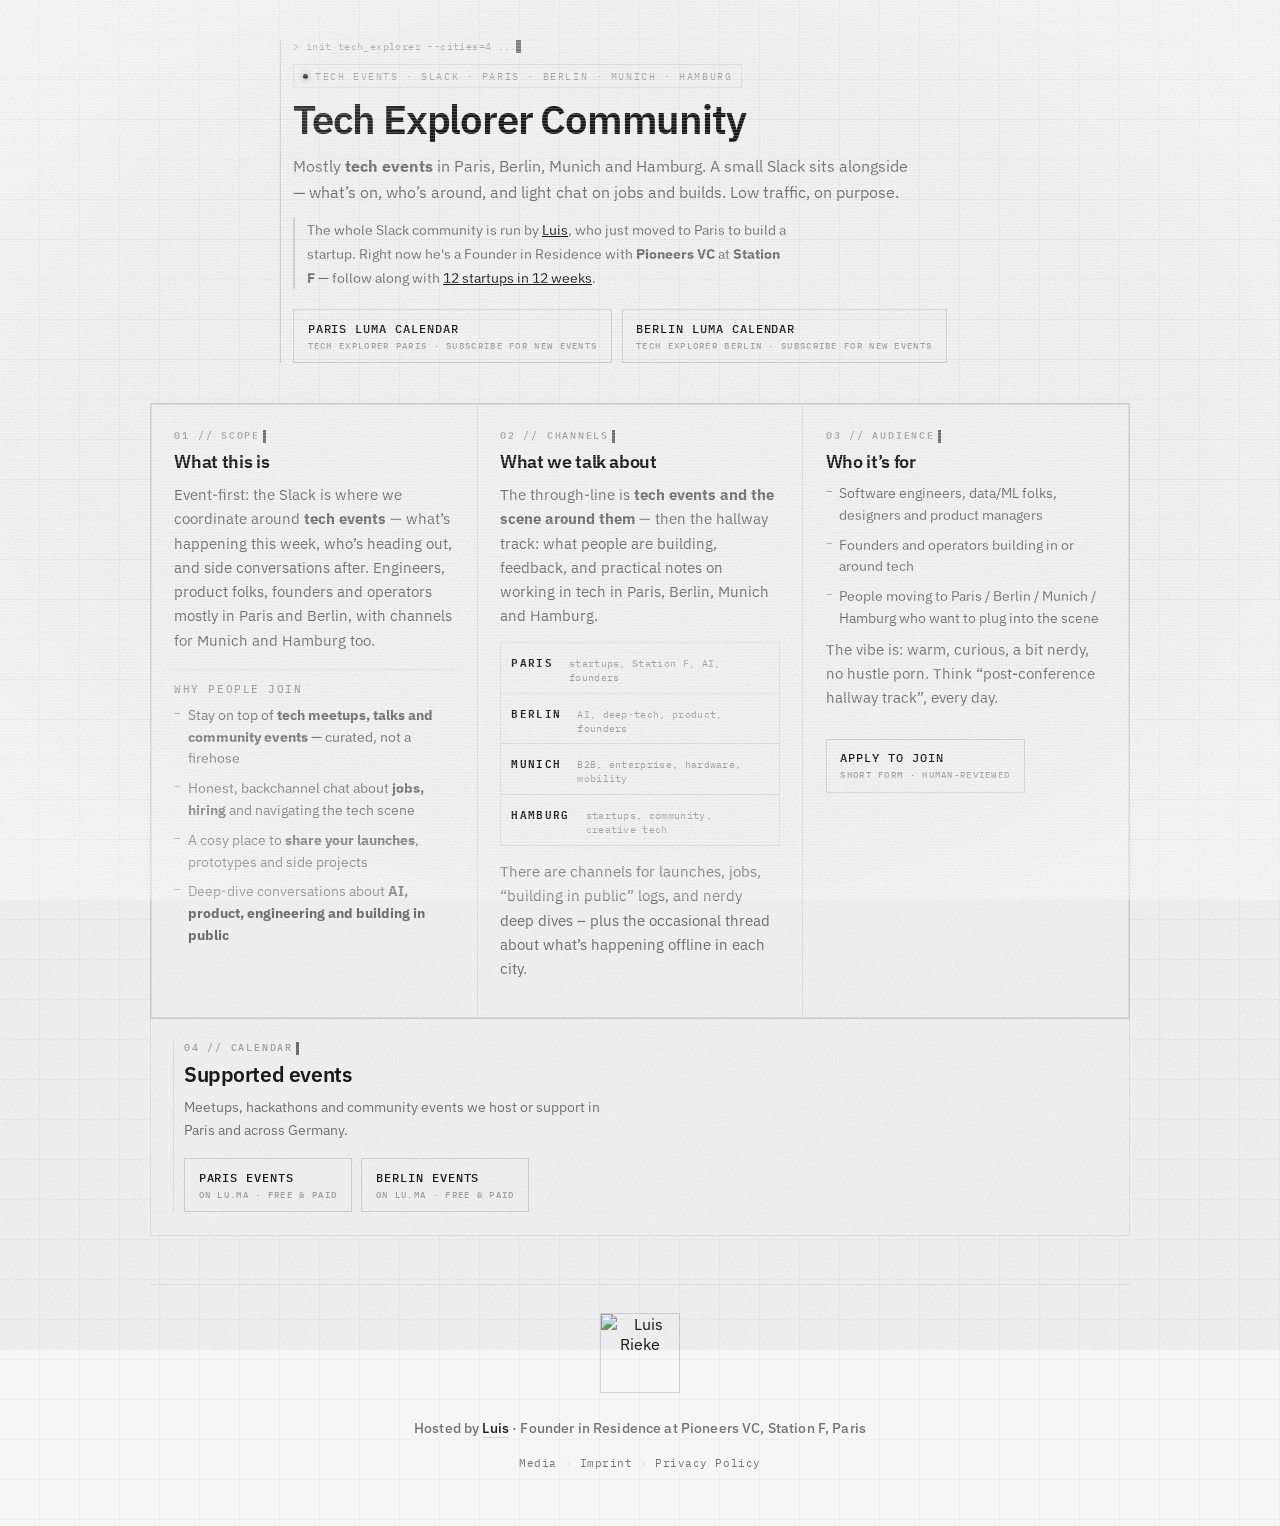
==== commit 63e7e1ae: "Invert the black-and-white palette to a light theme. The mint Slack mark stays; backgrounds, type, f" ====
--- a/index.html
+++ b/index.html
@@ -11,7 +11,7 @@
   <link
     href="https://fonts.googleapis.com/css2?family=IBM+Plex+Mono:wght@400;500;600&family=IBM+Plex+Sans:wght@400;500;600&display=swap"
     rel="stylesheet">
-  <link rel="stylesheet" href="styles.css?v=b33bebff">
+  <link rel="stylesheet" href="styles.css?v=invert1">
 </head>
 
 <body>
--- a/styles.css
+++ b/styles.css
@@ -1,15 +1,16 @@
 :root {
-  --bg: #090909;
-  --surface: #090909;
-  --grid-line: rgba(255, 255, 255, 0.028);
-  --text: #e5e5e5;
-  --text-muted: #8c8c8c;
-  --text-dim: #5c5c5c;
-  --border: rgba(255, 255, 255, 0.08);
-  --border-strong: rgba(255, 255, 255, 0.14);
+  color-scheme: light;
+  --bg: #f6f6f6;
+  --surface: #f6f6f6;
+  --grid-line: rgba(0, 0, 0, 0.028);
+  --text: #1a1a1a;
+  --text-muted: #737373;
+  --text-dim: #a3a3a3;
+  --border: rgba(0, 0, 0, 0.08);
+  --border-strong: rgba(0, 0, 0, 0.14);
   --mono: 'IBM Plex Mono', 'JetBrains Mono', ui-monospace, monospace;
   --sans: 'IBM Plex Sans', system-ui, sans-serif;
-  --noise: url("data:image/svg+xml,%3Csvg xmlns='http://www.w3.org/2000/svg' width='220' height='220'%3E%3Cfilter id='n'%3E%3CfeTurbulence type='fractalNoise' baseFrequency='0.85' numOctaves='3' stitchTiles='stitch'/%3E%3CfeColorMatrix values='0 0 0 0 1 0 0 0 0 1 0 0 0 0 1 0 0 0 1 0'/%3E%3C/filter%3E%3Crect width='100%25' height='100%25' filter='url(%23n)'/%3E%3C/svg%3E");
+  --noise: url("data:image/svg+xml,%3Csvg xmlns='http://www.w3.org/2000/svg' width='220' height='220'%3E%3Cfilter id='n'%3E%3CfeTurbulence type='fractalNoise' baseFrequency='0.85' numOctaves='3' stitchTiles='stitch'/%3E%3CfeColorMatrix values='0 0 0 0 0 0 0 0 0 0 0 0 0 0 0 0 0 0 1 0'/%3E%3C/filter%3E%3Crect width='100%25' height='100%25' filter='url(%23n)'/%3E%3C/svg%3E");
 }
 
 /* Atmosphere: grain, scanlines, vignette, scan sweep */
@@ -19,7 +20,7 @@
   inset: 0;
   z-index: 60;
   pointer-events: none;
-  background: radial-gradient(ellipse at center, transparent 55%, rgba(0, 0, 0, 0.55) 100%);
+  background: radial-gradient(ellipse at center, transparent 55%, rgba(255, 255, 255, 0.55) 100%);
 }
 
 html::after {
@@ -31,7 +32,7 @@
   height: 22vh;
   z-index: 61;
   pointer-events: none;
-  background: linear-gradient(to bottom, transparent, rgba(255, 255, 255, 0.025) 50%, transparent);
+  background: linear-gradient(to bottom, transparent, rgba(0, 0, 0, 0.025) 50%, transparent);
   transform: translateY(-30vh);
   animation: scan-sweep 9s linear infinite;
 }
@@ -55,8 +56,8 @@
   z-index: 63;
   pointer-events: none;
   background: repeating-linear-gradient(to bottom,
-      rgba(0, 0, 0, 0.22) 0,
-      rgba(0, 0, 0, 0.22) 1px,
+      rgba(255, 255, 255, 0.22) 0,
+      rgba(255, 255, 255, 0.22) 1px,
       transparent 1px,
       transparent 3px);
 }
@@ -69,7 +70,7 @@
   z-index: 64;
   pointer-events: none;
   opacity: 0;
-  mix-blend-mode: screen;
+  mix-blend-mode: multiply;
   image-rendering: pixelated;
 }
 
@@ -191,7 +192,7 @@
   height: 5px;
   border-radius: 50%;
   background: var(--text);
-  box-shadow: 0 0 6px rgba(255, 255, 255, 0.6);
+  box-shadow: 0 0 6px rgba(0, 0, 0, 0.6);
   animation: live-blink 1.6s steps(1) infinite;
 }
 
@@ -360,7 +361,7 @@
   pointer-events: none;
   opacity: 0;
   transition: opacity 200ms ease;
-  background: radial-gradient(circle at var(--mx, 50%) var(--my, 50%), rgba(255, 255, 255, 0.07), transparent 45%);
+  background: radial-gradient(circle at var(--mx, 50%) var(--my, 50%), rgba(0, 0, 0, 0.07), transparent 45%);
 }
 
 .card.is-tilting::after {
@@ -503,7 +504,7 @@
 }
 
 .cta:hover .cta-meta {
-  color: #3a3a3a;
+  color: #c5c5c5;
 }
 
 @keyframes cta-glitch {
@@ -650,7 +651,7 @@
   align-items: center;
   justify-content: center;
   padding: 1.25rem;
-  background: rgba(0, 0, 0, 0.72);
+  background: rgba(255, 255, 255, 0.72);
   backdrop-filter: blur(4px) grayscale(1);
   -webkit-backdrop-filter: blur(4px) grayscale(1);
   animation: popup-fade 0.25s ease-out both;
@@ -665,11 +666,11 @@
   width: 100%;
   max-width: 460px;
   background: var(--bg);
-  border: 1px solid rgba(255, 255, 255, 0.55);
+  border: 1px solid rgba(0, 0, 0, 0.55);
   box-shadow:
-    0 0 0 1px rgba(255, 255, 255, 0.06),
-    0 0 40px rgba(255, 255, 255, 0.06),
-    0 30px 80px rgba(0, 0, 0, 0.8);
+    0 0 0 1px rgba(0, 0, 0, 0.06),
+    0 0 40px rgba(0, 0, 0, 0.06),
+    0 30px 80px rgba(255, 255, 255, 0.8);
   outline: none;
   animation: popup-glitch-in 0.45s steps(1) both;
 }
@@ -885,7 +886,7 @@
 .cover-frame {
   margin: 1.6rem 0 1.15rem;
   border: 1px solid var(--border-strong);
-  background: #090909;
+  background: #f6f6f6;
   line-height: 0;
 }
 
